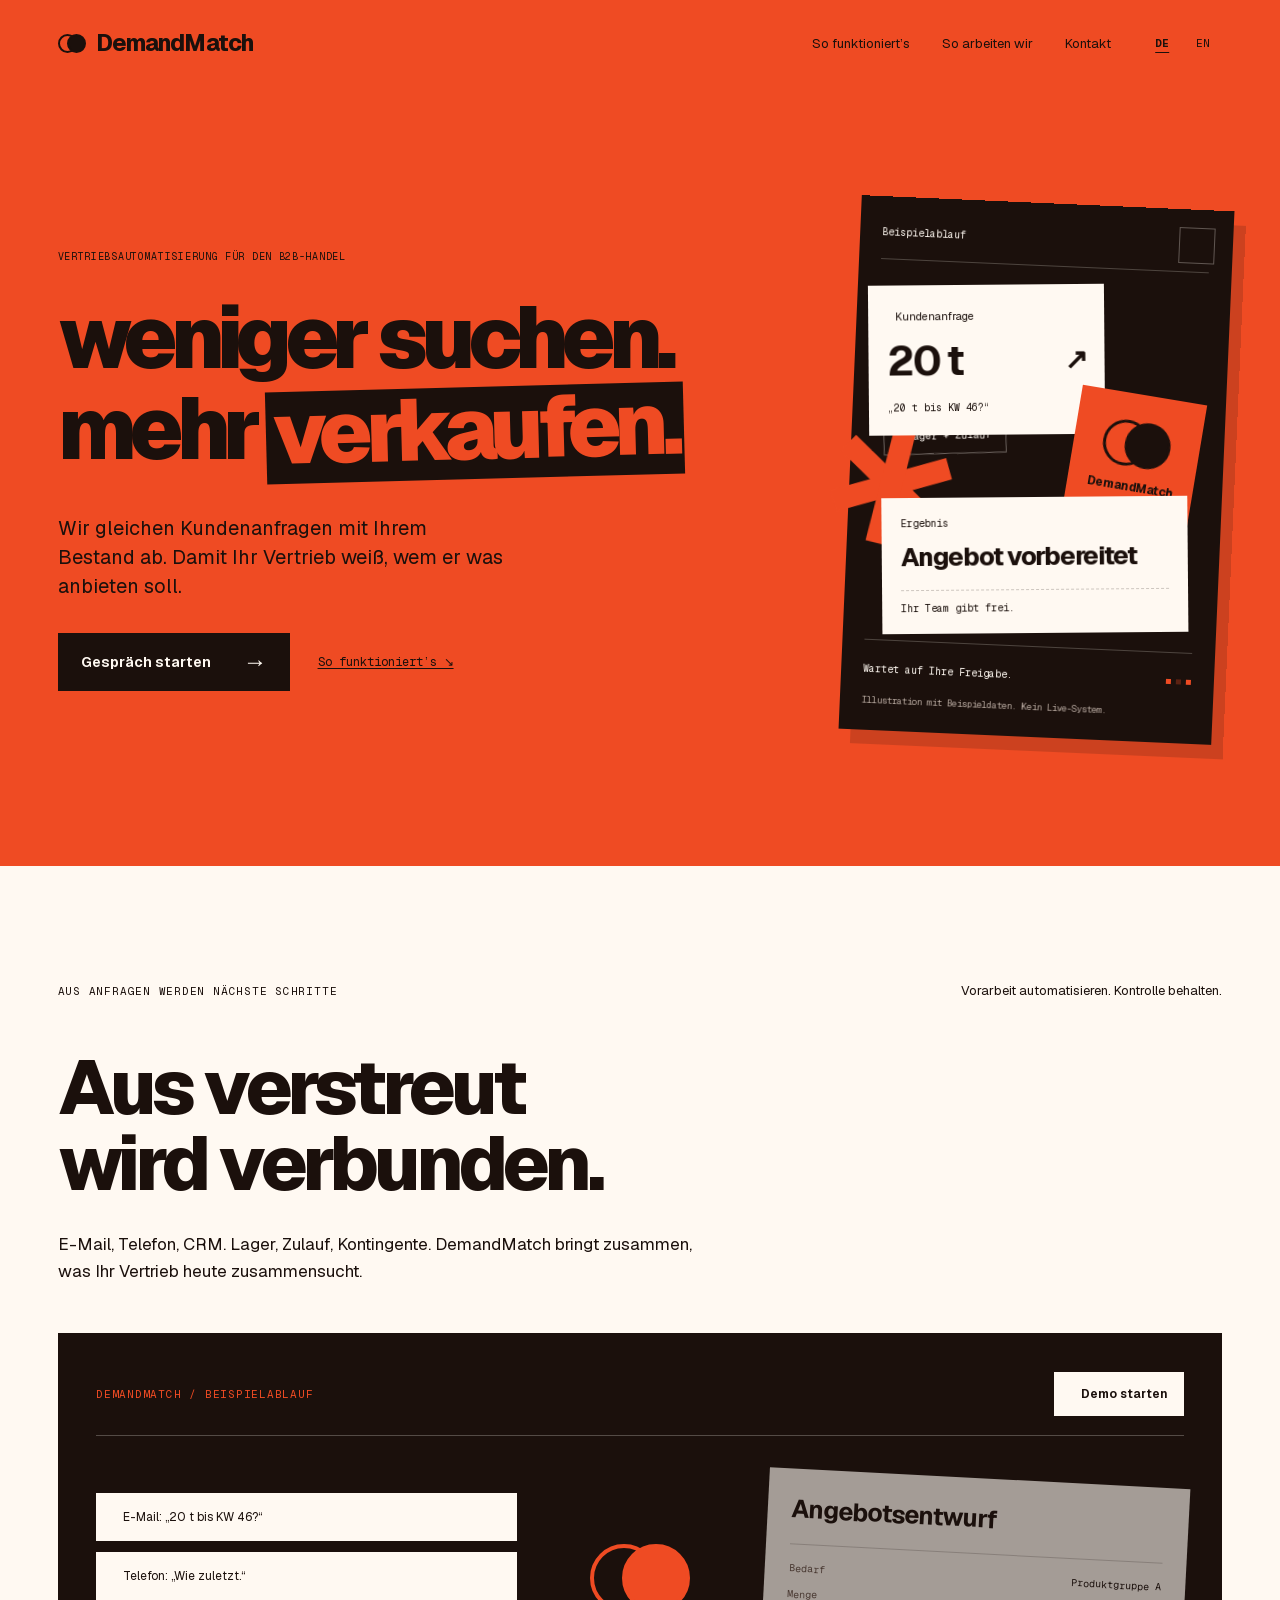
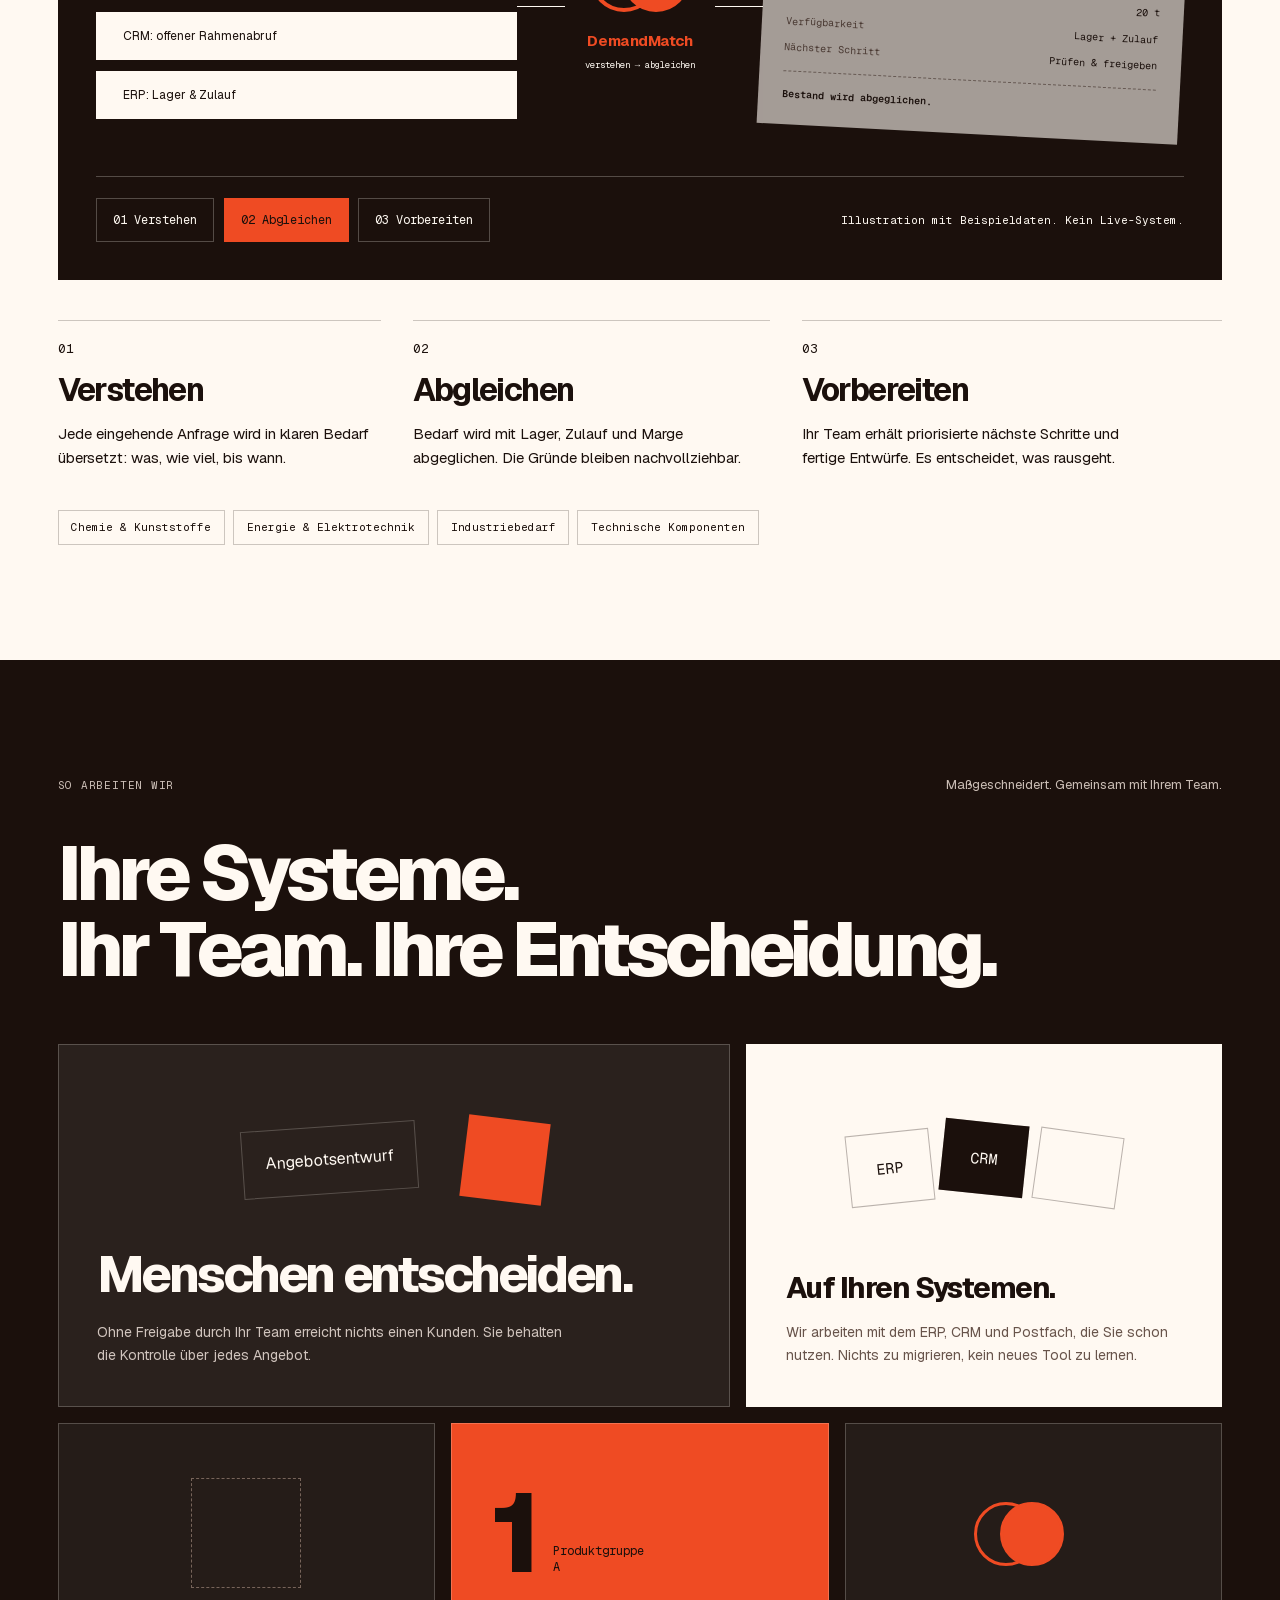
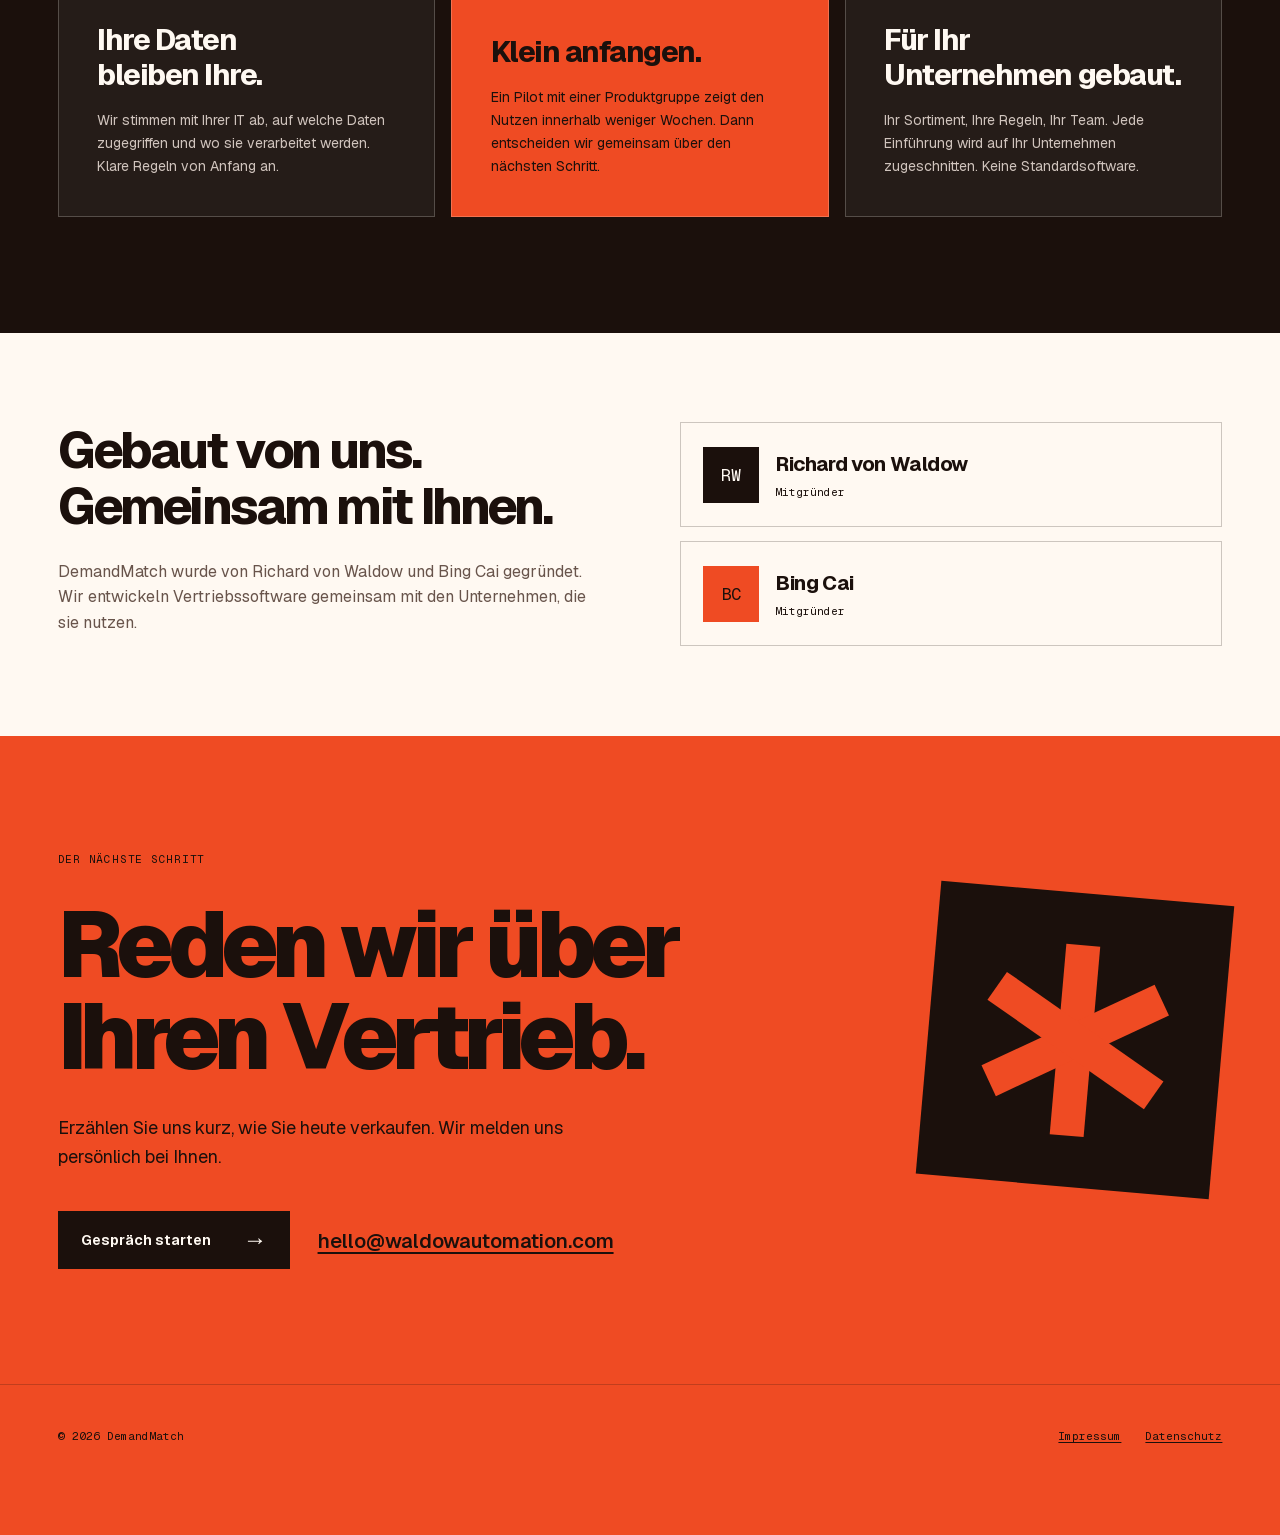
==== 1/index.html @ eebdb5e3 "Publish the Signal design at /1/ (German) and /1/en/ (English) A copy of versions/signal with paths " ====
<!doctype html>
<!-- Generated by versions/build.py. Edit the builder or shared styles. -->
<html lang="de"><head><meta charset="utf-8"><meta name="viewport" content="width=device-width, initial-scale=1, viewport-fit=cover"><title>DemandMatch · Vertriebsautomatisierung für den B2B-Handel · Signal</title>
<meta name="description" content="DemandMatch gleicht Kundenanfragen mit Lager, Zulauf und Kontingenten ab. Ihr Vertrieb erhält vorbereitete Angebote und entscheidet, was rausgeht."><meta name="theme-color" content="#ef4b23"><meta name="robots" content="noindex,follow"><meta property="og:title" content="DemandMatch · Vertriebsautomatisierung für den B2B-Handel · Signal"><meta property="og:description" content="DemandMatch gleicht Kundenanfragen mit Lager, Zulauf und Kontingenten ab. Ihr Vertrieb erhält vorbereitete Angebote und entscheidet, was rausgeht."><meta property="og:type" content="website">
<link rel="icon" href="../assets/logo.svg" type="image/svg+xml"><link rel="preload" href="../assets/fonts/Geist-var.woff2" as="font" type="font/woff2" crossorigin>
<link rel="stylesheet" href="../assets/icons/style.css"><link rel="stylesheet" href="shared/base.css"><link rel="stylesheet" href="shared/signal.css?v=20261018-contrast"><script src="shared/interaction.js" defer></script><script src="shared/signal.js?v=20261018-contrast" defer></script></head>
<body data-direction="signal" data-replay="Demo wiederholen"><a class="skip" href="#main">Zum Inhalt</a>
<header class="masthead wrap"><a class="wordmark" href="#main" aria-label="DemandMatch"><span class="match-mark" aria-hidden="true"></span>DemandMatch</a><nav class="head-links" aria-label="Navigation"><a href="#workflow">So funktioniert’s</a><a href="#principles">So arbeiten wir</a><a href="#contact">Kontakt</a><div class="language" aria-label="Language"><a href="./index.html" lang="de" hreflang="de" aria-current="page">DE</a><a href="en/index.html" lang="en" hreflang="en" >EN</a></div></nav></header>
<main id="main"><section class="hero wrap"><div class="hero-grid"><div class="hero-copy"><p class="label reveal">Vertriebsautomatisierung für den B2B-Handel</p><h1><span>weniger suchen.</span><span>mehr <mark>verkaufen.</mark></span></h1><p class="intro reveal">Wir gleichen Kundenanfragen mit Ihrem Bestand ab. Damit Ihr Vertrieb weiß, wem er was anbieten soll.</p><div class="actions reveal"><a class="button" href="mailto:hello@waldowautomation.com?subject=Anfrage%20%C3%BCber%20die%20DemandMatch%20Website" ><span>Gespräch starten</span><span class="arrow" aria-hidden="true">→</span></a><a class="text-link" href="#workflow">So funktioniert’s ↘</a></div></div><aside class="signal-scene" data-signal-scene data-phase="2" aria-label="Beispielablauf">
 <div class="scene-top"><span>Beispielablauf</span><button type="button" class="scene-replay" data-scene-replay aria-label="Demo wiederholen"><i class="ph-light ph-arrow-clockwise" aria-hidden="true"></i></button></div>
 <div class="scene-canvas" aria-hidden="true">
 <div class="scene-request"><i class="ph-light ph-envelope-simple"></i><span>Kundenanfrage</span><strong>20 t <span>↗</span></strong><small>„20 t bis KW 46?“</small></div>
 <div class="scene-stock"><i class="ph-light ph-warehouse"></i><span>Lager + Zulauf</span></div>
 <div class="scene-match"><span class="match-mark" aria-hidden="true"></span><span>DemandMatch</span></div>
 <div class="scene-offer"><span class="scene-offer-label">Ergebnis<i class="ph-light ph-arrow-up-right"></i></span><strong>Angebot vorbereitet</strong><div class="scene-offer-rule"></div><span>Ihr Team gibt frei.<i class="ph-light ph-check-circle"></i></span></div>
 <span class="scene-star"><span class="asterisk" aria-hidden="true"><i></i><i></i><i></i></span></span></div>
 <div class="scene-bottom"><span data-scene-status>Wartet auf Ihre Freigabe.</span><span class="scene-dots" aria-hidden="true"><i></i><i></i><i></i></span></div>
 <p class="scene-note">Illustration mit Beispieldaten. Kein Live-System.</p></aside></div></section>
<section class="section workflow" id="workflow"><div class="wrap">
 <div class="section-top label"><span>Aus Anfragen werden nächste Schritte</span><span>Vorarbeit automatisieren. Kontrolle behalten.</span></div>
 <div class="section-heading reveal"><h2 class="section-title">Aus verstreut wird verbunden.</h2><p class="intro">E-Mail, Telefon, CRM. Lager, Zulauf, Kontingente. DemandMatch bringt zusammen, was Ihr Vertrieb heute zusammensucht.</p></div>
 <div class="flow reveal" data-flow data-step="2" data-statuses="Anfrage wird strukturiert.|Bestand wird abgeglichen.|Wartet auf Ihre Freigabe.">
 <div class="flow-head"><span class="label">DEMANDMATCH / Beispielablauf</span><button type="button" class="flow-play" data-flow-play><i class="ph-light ph-play" aria-hidden="true"></i><span>Demo starten</span></button></div>
 <div class="flow-map"><ul class="source-stack"><li class="source-ticket"><i class="ph-light ph-envelope-simple" aria-hidden="true"></i><span>E-Mail: „20 t bis KW 46?“</span></li><li class="source-ticket"><i class="ph-light ph-phone" aria-hidden="true"></i><span>Telefon: „Wie zuletzt.“</span></li><li class="source-ticket"><i class="ph-light ph-database" aria-hidden="true"></i><span>CRM: offener Rahmenabruf</span></li><li class="source-ticket"><i class="ph-light ph-warehouse" aria-hidden="true"></i><span>ERP: Lager &amp; Zulauf</span></li></ul><div class="engine"><span class="match-mark" aria-hidden="true"></span><strong>DemandMatch</strong><small>verstehen → abgleichen</small></div><div class="offer"><div class="offer-title"><strong>Angebotsentwurf</strong><i class="ph-light ph-file-text" aria-hidden="true"></i></div><dl><dt>Bedarf</dt><dd>Produktgruppe A</dd><dt>Menge</dt><dd>20 t</dd><dt>Verfügbarkeit</dt><dd>Lager + Zulauf</dd><dt>Nächster Schritt</dt><dd>Prüfen &amp; freigeben</dd></dl><p class="offer-status" data-flow-status role="status">Wartet auf Ihre Freigabe.</p></div></div>
 <div class="flow-footer"><div class="flow-controls" role="group" aria-label="Beispielablauf"><button type="button" data-step-button="0" aria-pressed="false">01 Verstehen</button><button type="button" data-step-button="1" aria-pressed="false">02 Abgleichen</button><button type="button" data-step-button="2" aria-pressed="true">03 Vorbereiten</button></div><p class="flow-caption">Illustration mit Beispieldaten. Kein Live-System.</p></div></div>
 <ol class="steps"><li class="reveal"><h3>Verstehen</h3><p>Jede eingehende Anfrage wird in klaren Bedarf übersetzt: was, wie viel, bis wann.</p></li><li class="reveal"><h3>Abgleichen</h3><p>Bedarf wird mit Lager, Zulauf und Marge abgeglichen. Die Gründe bleiben nachvollziehbar.</p></li><li class="reveal"><h3>Vorbereiten</h3><p>Ihr Team erhält priorisierte nächste Schritte und fertige Entwürfe. Es entscheidet, was rausgeht.</p></li></ol><div class="sectors" aria-label="Für den Handel mit physischen Gütern"><span>Chemie &amp; Kunststoffe</span><span>Energie &amp; Elektrotechnik</span><span>Industriebedarf</span><span>Technische Komponenten</span></div>
 </div></section><section class="section principles" id="principles"><div class="wrap"><div class="section-top label"><span>So arbeiten wir</span><span>Maßgeschneidert. Gemeinsam mit Ihrem Team.</span></div><h2 class="section-title reveal">Ihre Systeme.<br>Ihr Team. Ihre Entscheidung.</h2><div class="principle-list"><article class="principle-card card-human_in_the_loop reveal"><i class="card-icon ph-light ph-hand" aria-hidden="true"></i><div class="principle-visual" aria-hidden="true"><div class="approval-path"><span>Angebotsentwurf</span><i class="ph-light ph-arrow-right"></i><span class="approval-check"><i class="ph-light ph-check"></i></span></div></div><h3>Menschen entscheiden.</h3><p>Ohne Freigabe durch Ihr Team erreicht nichts einen Kunden. Sie behalten die Kontrolle über jedes Angebot.</p></article><article class="principle-card card-existing_systems reveal"><i class="card-icon ph-light ph-plugs-connected" aria-hidden="true"></i><div class="principle-visual" aria-hidden="true"><div class="system-blocks"><span>ERP</span><span>CRM</span><span><i class="ph-light ph-envelope-simple"></i></span></div></div><h3>Auf Ihren Systemen.</h3><p>Wir arbeiten mit dem ERP, CRM und Postfach, die Sie schon nutzen. Nichts zu migrieren, kein neues Tool zu lernen.</p></article><article class="principle-card card-data_boundaries reveal"><i class="card-icon ph-light ph-shield-check" aria-hidden="true"></i><div class="principle-visual" aria-hidden="true"><div class="boundary-art"><i class="ph-light ph-lock-key"></i></div></div><h3>Ihre Daten bleiben Ihre.</h3><p>Wir stimmen mit Ihrer IT ab, auf welche Daten zugegriffen und wo sie verarbeitet werden. Klare Regeln von Anfang an.</p></article><article class="principle-card card-pilot_first reveal"><i class="card-icon ph-light ph-flag" aria-hidden="true"></i><div class="principle-visual" aria-hidden="true"><div class="pilot-art"><strong>1</strong><span>Produktgruppe A</span></div></div><h3>Klein anfangen.</h3><p>Ein Pilot mit einer Produktgruppe zeigt den Nutzen innerhalb weniger Wochen. Dann entscheiden wir gemeinsam über den nächsten Schritt.</p></article><article class="principle-card card-built_for_you reveal"><i class="card-icon ph-light ph-sliders-horizontal" aria-hidden="true"></i><div class="principle-visual" aria-hidden="true"><div class="tailored-art"><span class="match-mark" aria-hidden="true"></span><i class="ph-light ph-plus"></i></div></div><h3>Für Ihr Unternehmen gebaut.</h3><p>Ihr Sortiment, Ihre Regeln, Ihr Team. Jede Einführung wird auf Ihr Unternehmen zugeschnitten. Keine Standardsoftware.</p></article></div></div></section>
 <section class="team-band"><div class="team wrap" id="team"><div class="reveal"><h3>Gebaut von uns.<br>Gemeinsam mit Ihnen.</h3><p>DemandMatch wurde von Richard von Waldow und Bing Cai gegründet. Wir entwickeln Vertriebssoftware gemeinsam mit den Unternehmen, die sie nutzen.</p></div><div class="founders reveal"><div class="founder"><span class="founder-initials" aria-hidden="true">RW</span><div><strong>Richard von Waldow</strong><span>Mitgründer</span></div><i class="ph-light ph-arrow-up-right" aria-hidden="true"></i></div><div class="founder"><span class="founder-initials" aria-hidden="true">BC</span><div><strong>Bing Cai</strong><span>Mitgründer</span></div><i class="ph-light ph-arrow-up-right" aria-hidden="true"></i></div></div></div></section>
<section class="contact" id="contact"><div class="wrap contact-inner"><div class="contact-copy"><p class="label">Der nächste Schritt</p><h2 class="reveal">Reden wir über Ihren Vertrieb.</h2><p class="intro">Erzählen Sie uns kurz, wie Sie heute verkaufen. Wir melden uns persönlich bei Ihnen.</p><div class="actions"><a class="button" href="mailto:hello@waldowautomation.com?subject=Anfrage%20%C3%BCber%20die%20DemandMatch%20Website" ><span>Gespräch starten</span><span class="arrow" aria-hidden="true">→</span></a><a class="email" href="mailto:hello@waldowautomation.com?subject=Anfrage%20%C3%BCber%20die%20DemandMatch%20Website">hello@waldowautomation.com</a></div></div><div class="contact-art"><span class="asterisk" aria-hidden="true"><i></i><i></i><i></i></span></div></div></section></main>
<footer class="footer wrap"><span class="copyright">© <span data-year>2026</span> DemandMatch</span><nav aria-label="Legal"><a href="../impressum.html">Impressum</a><a href="../datenschutz.html">Datenschutz</a></nav></footer>
<noscript><p class="wrap">Die Inhalte sind auch ohne JavaScript lesbar. Für die interaktive Demo aktivieren Sie JavaScript.</p></noscript></body></html>
---- 1/shared/base.css ----
@font-face{font-family:Geist;src:url('../../assets/fonts/Geist-var.woff2') format('woff2');font-weight:100 900;font-display:swap}
@font-face{font-family:'Geist Mono';src:url('../../assets/fonts/GeistMono-var.woff2') format('woff2');font-weight:100 900;font-display:swap}
:root{--ease-out:cubic-bezier(.23,1,.32,1);--pad:clamp(1.25rem,4.5vw,5rem);--width:1500px;--mono:'Geist Mono',ui-monospace,monospace;--sans:Geist,sans-serif}
*,*::before,*::after{box-sizing:border-box}
html{scroll-behavior:smooth;scroll-padding-top:2rem;-webkit-text-size-adjust:100%;-webkit-tap-highlight-color:transparent}
body{margin:0;-webkit-font-smoothing:antialiased}
a{color:inherit;text-underline-offset:.2em}button,input{font:inherit}button,a{touch-action:manipulation}button{cursor:pointer;user-select:none}
button:disabled{cursor:wait}input{font-size:16px}img{display:block;max-width:100%}
h1,h2,h3,p{margin:0}ul,ol{list-style:none;margin:0;padding:0}h1,h2,h3{text-wrap:balance}p{text-wrap:pretty}
.wrap{width:100%;max-width:var(--width);padding-inline:var(--pad);padding-left:max(var(--pad),env(safe-area-inset-left,0px));padding-right:max(var(--pad),env(safe-area-inset-right,0px));margin-inline:auto}
.mono,.label{font-family:var(--mono)}.label{font-size:11px;letter-spacing:.07em;text-transform:uppercase;line-height:1.5}
.skip{position:fixed;top:1rem;left:1rem;z-index:30;transform:translateY(-180%);padding:1rem;background:var(--ink);color:var(--bg)}.skip:focus{transform:none}
:focus-visible{outline:2px solid currentColor;outline-offset:5px}
.masthead{display:flex;align-items:center;justify-content:space-between;gap:2rem;min-height:100px;padding-top:env(safe-area-inset-top,0px)}
.wordmark{display:inline-flex;align-items:center;gap:.65rem;font-weight:750;letter-spacing:-.04em;text-decoration:none;font-size:23px;white-space:nowrap}
.match-mark{width:28px;height:24px;position:relative;display:inline-block;flex:none}.match-mark::before,.match-mark::after{content:'';position:absolute;top:3px;width:19px;height:19px;border-radius:50%;border:2px solid currentColor}.match-mark::before{left:0}.match-mark::after{right:0;background:currentColor}
.head-links{display:flex;align-items:center;gap:clamp(1rem,2.5vw,2.5rem)}.head-links>a{font-size:13px;text-decoration:none;padding-block:12px}
.language{display:flex;gap:.2rem;align-items:center;font-family:var(--mono);font-size:11px}.language a{display:inline-grid;place-items:center;min-width:38px;min-height:44px;text-decoration:none}.language [aria-current]{text-decoration:underline;text-underline-offset:5px;font-weight:700}
.button{display:inline-flex;align-items:center;justify-content:space-between;gap:2rem;min-height:56px;padding:1rem 1.4rem;border:1px solid currentColor;text-decoration:none;font-weight:650;line-height:1.3;transition:transform 140ms var(--ease-out),background-color 180ms ease,color 180ms ease}
.button:active{transform:scale(.98)}.arrow{font-size:24px;line-height:1;display:inline-block;transition:transform 180ms var(--ease-out)}
.actions{display:flex;align-items:center;gap:1.7rem;flex-wrap:wrap}.text-link{font-size:14px;padding-block:14px}
.section{padding-block:clamp(5rem,9vw,9rem)}.section-top{display:flex;justify-content:space-between;gap:2rem;align-items:center;padding-bottom:2rem;border-top:1px solid var(--line);padding-top:1.2rem}
.section-top span:last-child{text-align:right}.section-title{font-size:clamp(2.4rem,5.3vw,5.4rem);line-height:1;letter-spacing:-.055em}
.intro{font-size:clamp(1rem,1.4vw,1.3rem);line-height:1.6;max-width:57ch}
.section-heading{display:flex;align-items:end;justify-content:space-between;gap:3rem;margin-bottom:3rem}.section-heading .intro{max-width:36ch}
.flow{position:relative}.flow-controls{display:flex;gap:.6rem;flex-wrap:wrap}.flow-controls button{min-height:44px;font-size:12px;border:1px solid var(--line);background:none;color:inherit;padding:.75rem 1rem}.flow-controls button[aria-pressed=true]{background:var(--ink);color:var(--bg);border-color:var(--ink)}
.flow-footer{display:flex;align-items:center;justify-content:space-between;gap:1rem;flex-wrap:wrap;margin-top:1.5rem}.flow-caption{font-family:var(--mono);font-size:11px;max-width:52ch;line-height:1.5}
.steps{counter-reset:steps}.steps li{counter-increment:steps}.steps li::before{content:'0' counter(steps);font-family:var(--mono);font-size:13px}
.sectors{display:flex;gap:.5rem;flex-wrap:wrap;margin-top:3rem}.sectors span{padding:.6rem .8rem;border:1px solid var(--line);font-size:11px;font-family:var(--mono)}
.principle-list{margin-top:3rem}.principle-list article{border-top:1px solid var(--line);padding:1.6rem 0;display:grid;grid-template-columns:60px minmax(0,1fr) minmax(0,1.2fr);gap:2rem;align-items:start}.principle-list article:last-child{border-bottom:1px solid var(--line)}.principle-list h3{font-size:clamp(1.3rem,2.3vw,2rem);line-height:1.2;letter-spacing:-.035em}.principle-list p{font-size:15px;line-height:1.65;max-width:54ch}
.team{margin-top:6rem;display:grid;grid-template-columns:1fr 1fr;gap:4rem}.team h3{font-size:clamp(1.8rem,3vw,2.8rem);letter-spacing:-.04em;line-height:1.1;margin-bottom:1rem}.team p{max-width:48ch;font-size:16px;line-height:1.6}.founders{display:grid;gap:1.2rem;align-content:start}.founder{border-top:1px solid var(--line);padding-top:1rem;display:flex;align-items:center;justify-content:space-between;gap:1rem}.founder strong{font-size:clamp(1.1rem,1.7vw,1.5rem);letter-spacing:-.03em}.founder span{font-family:var(--mono);font-size:11px;white-space:nowrap}
.contact{position:relative;padding-block:clamp(5rem,9vw,9rem);overflow:hidden}.contact h2{font-size:clamp(3rem,7.2vw,7.2rem);line-height:.99;letter-spacing:-.06em;max-width:12ch}.contact .intro{margin-top:2rem;max-width:46ch}.contact .actions{margin-top:2.5rem}.email{overflow-wrap:anywhere;font-size:clamp(.9rem,1.6vw,1.4rem);font-weight:550}.contact-copy{position:relative;z-index:1}.contact-art{position:absolute;right:var(--pad);top:18%;pointer-events:none}
.footer{display:flex;justify-content:space-between;align-items:center;gap:2rem;padding-block:2rem calc(5rem + env(safe-area-inset-bottom,0px));border-top:1px solid var(--line);font-family:var(--mono);font-size:11px}.footer nav{display:flex;gap:1.5rem;flex-wrap:wrap}.footer a{padding-block:12px}.footer .copyright{margin-right:auto}
.back-to-designs{font-family:var(--mono);font-size:11px;text-decoration:none;padding-block:12px}
.sr-only{position:absolute;width:1px;height:1px;overflow:hidden;clip-path:inset(50%);white-space:nowrap}
/* Progressive enhancement: content is fully visible without JavaScript. */
.enhanced .reveal{opacity:0;transform:translateY(18px);transition:opacity 550ms var(--ease-out),transform 550ms var(--ease-out)}.enhanced .reveal.visible{opacity:1;transform:none}
@media(hover:hover) and (pointer:fine){.button:hover .arrow{transform:translateX(5px)}.head-links>a:hover,.text-link:hover{text-decoration:underline}.flow-controls button:hover{border-color:var(--ink)}}
@media(min-width:1600px){:root{--pad:4rem}}
@media(max-width:900px){.head-links{gap:1rem}.section-heading{display:block}.section-heading .intro{margin-top:1.5rem;max-width:55ch}.team{gap:2rem}.principle-list article{grid-template-columns:35px 1fr 1fr;gap:1.2rem}}
@media(max-width:640px){.masthead{min-height:82px;gap:1rem}.wordmark{font-size:19px}.head-links>a{display:none}.head-links{gap:.5rem}.section-top{gap:1rem}.section-top span:last-child{max-width:18ch}.section{padding-block:4rem}.section-title{font-size:clamp(2.4rem,10vw,3.8rem)}.principle-list article{grid-template-columns:24px minmax(0,1fr);gap:.7rem 1rem}.principle-list p{grid-column:2}.team{grid-template-columns:1fr;gap:2.5rem;margin-top:4rem}.founder{align-items:start}.founder strong{max-width:14ch}.contact h2{font-size:clamp(3.2rem,13vw,5rem)}.contact-art{opacity:.07;right:-5rem}.contact .actions{align-items:start;flex-direction:column}.footer{align-items:start;gap:1rem;flex-wrap:wrap}.footer .copyright{width:100%;order:3}.flow-controls{gap:.3rem}.flow-controls button{padding:.65rem;font-size:11px}.flow-footer{align-items:start;flex-direction:column}}
@media(prefers-reduced-motion:reduce){html{scroll-behavior:auto}.enhanced .reveal{opacity:1;transform:none;transition:none}.button,.arrow{transition:none}.button:active{transform:none}}
---- 1/shared/signal.css ----
/* Signal: orange poster, paper workflow, ink feature boxes. Native explanatory graphics. */
:root {
  --bg: #ef4b23;
  --ink: #1b100c;
  --paper: #fff9f2;
  --line: rgb(27 16 12 / .22);
  --ease-in-out: cubic-bezier(.77, 0, .175, 1);
  color-scheme: light;
}
html, body { background: var(--bg); color: var(--ink); }
body { font-family: var(--sans); }
::selection { background: var(--ink); color: var(--bg); }
.masthead { position: relative; z-index: 2; min-height: 86px; }
.head-links { gap: clamp(1rem, 2.5vw, 2.5rem); }
.button { background: var(--ink); color: var(--paper); border-color: var(--ink); font-size: 14px; white-space: nowrap; }
.hero { padding-top: clamp(2rem, 5vw, 5rem); padding-bottom: clamp(4rem, 6vw, 6rem); min-height: min(780px, calc(100svh - 86px)); display: grid; align-items: center; }
.hero-grid { display: grid; grid-template-columns: minmax(0, 1fr) minmax(300px, 32%); gap: clamp(2rem, 4vw, 4rem); align-items: center; }
.hero h1 { font-size: clamp(3.6rem, 6.8vw, 7rem); font-weight: 850; line-height: .97; letter-spacing: -.075em; position: relative; z-index: 1; }
.hero h1 > span { display: block; white-space: nowrap; }
.hero h1 mark { display: inline-block; background: var(--ink); color: var(--bg); padding: 0 .07em .09em; transform: rotate(-1.5deg); margin: .08em 0 0 -.02em; }
.hero .label { margin-bottom: 2rem; font-size: 10px; }
.hero .intro { margin-top: 2.2rem; max-width: 37ch; font-size: clamp(1.05rem, 1.55vw, 1.4rem); line-height: 1.45; }
.hero .actions { margin-top: 2rem; }
.hero .text-link { font-size: 12px; font-family: var(--mono); }
.section-top { padding-top: 0; border: 0; margin-bottom: .5rem; }
.section-top span:last-child { font-family: var(--sans); text-transform: none; letter-spacing: 0; font-size: 13px; }
.section-title { font-weight: 800; letter-spacing: -.065em; }

/* A compact animated scene: the sample request becomes an offer for a person to approve. */
.signal-scene { position: relative; background: var(--ink); color: var(--paper); padding: 1.4rem; transform: rotate(2.5deg); box-shadow: 12px 14px 0 rgb(27 16 12 / .16); }
.scene-top, .scene-bottom { display: flex; align-items: center; justify-content: space-between; gap: .8rem; font-family: var(--mono); font-size: 10px; }
.scene-top { border-bottom: 1px solid rgb(255 249 242 / .22); padding-bottom: .8rem; }
.scene-replay { display: grid; place-items: center; width: 36px; height: 36px; margin: -.3rem; border: 1px solid rgb(255 249 242 / .3); background: none; color: inherit; font-size: 19px; transition: transform 160ms var(--ease-out), background-color 180ms ease; }
.scene-replay:active { transform: scale(.96); }
.scene-canvas { height: 380px; position: relative; }
.scene-request { position: absolute; top: 25px; left: -8px; width: 72%; padding: 1.2rem; background: var(--paper); color: var(--ink); transform: rotate(-7deg); z-index: 1; }
.scene-request > .ph-light { display: inline-block; font-size: 18px; margin-right: 8px; vertical-align: middle; }
.scene-request > span { font-size: 11px; }
.scene-request strong { display: flex; align-items: center; justify-content: space-between; font-size: 42px; letter-spacing: -.055em; margin-block: .5rem; }
.scene-request strong span { font-size: 28px; }
.scene-request small { font-size: 10px; font-family: var(--mono); }
.scene-stock { position: absolute; top: 156px; left: 10px; display: flex; align-items: center; gap: .5rem; padding: .65rem .9rem; border: 1px solid rgb(255 249 242 / .35); font-size: 10px; font-family: var(--mono); transform: rotate(-4deg); }
.scene-stock .ph-light { font-size: 19px; }
.scene-match { position: absolute; right: 3px; top: 124px; width: 126px; height: 126px; background: var(--bg); color: var(--ink); display: flex; flex-direction: column; align-items: center; justify-content: center; gap: .8rem; transform: rotate(7deg); z-index: 2; }
.scene-match .match-mark { width: 68px; height: 48px; }
.scene-match .match-mark::before, .scene-match .match-mark::after { width: 46px; height: 46px; border-width: 3px; transition: transform 650ms var(--ease-out); }
.scene-match > span:last-child { font-size: 12px; font-weight: 700; letter-spacing: -.04em; }
.scene-offer { position: absolute; bottom: 12px; left: 14px; right: 8px; padding: 1.2rem; background: var(--paper); color: var(--ink); z-index: 3; transform: rotate(-3deg); }
.scene-offer-label, .scene-offer > span:last-child { display: flex; align-items: center; justify-content: space-between; font-size: 10px; font-family: var(--mono); }
.scene-offer-label .ph-light { font-size: 20px; }
.scene-offer strong { display: block; font-size: clamp(20px, 2vw, 28px); font-weight: 750; letter-spacing: -.05em; margin-top: .6rem; }
.scene-offer-rule { border-top: 1px dashed var(--line); margin-block: 1rem .7rem; }
.scene-offer > span:last-child .ph-light { color: #9e2b0e; font-size: 22px; }
.scene-bottom { border-top: 1px solid rgb(255 249 242 / .22); padding-top: 1rem; min-height: 42px; }
.scene-dots { display: flex; gap: 5px; flex: none; }
.scene-dots i { height: 5px; width: 5px; background: var(--bg); opacity: .3; }
.scene-note { margin-top: .8rem; color: #b9aaa1; font-size: 9px; font-family: var(--mono); line-height: 1.6; }
.asterisk { position: relative; display: block; width: 120px; height: 120px; }
.asterisk i { position: absolute; top: 0; left: calc(50% - 11px); height: 100%; width: 22px; background: currentColor; }
.asterisk i:nth-child(2) { transform: rotate(60deg); }
.asterisk i:nth-child(3) { transform: rotate(120deg); }
.scene-star { position: absolute; left: -40px; bottom: 95px; color: var(--bg); transform: rotate(12deg); }
.signal-scene .scene-request, .signal-scene .scene-stock, .signal-scene .scene-match, .signal-scene .scene-offer, .signal-scene .scene-star { transition: transform 650ms var(--ease-out), opacity 450ms var(--ease-out); }
.signal-scene[data-phase='0'] .scene-match { transform: rotate(-10deg) translateY(15px); opacity: .4; }
.signal-scene[data-phase='0'] .scene-match .match-mark::before { transform: translateX(-12px); }
.signal-scene[data-phase='0'] .scene-match .match-mark::after { transform: translateX(12px); }
.signal-scene[data-phase='0'] .scene-stock { transform: translateX(-10px) rotate(-7deg); opacity: .4; }
.signal-scene[data-phase='0'] .scene-offer, .signal-scene[data-phase='1'] .scene-offer { transform: translateY(25px) rotate(5deg); opacity: 0; }
.signal-scene[data-phase='1'] .scene-request, .signal-scene[data-phase='2'] .scene-request { transform: rotate(-3deg) translateY(-4px); }
.signal-scene[data-phase='1'] .scene-match { transform: rotate(0); }
.signal-scene[data-phase='2'] .scene-star { transform: rotate(72deg); }
.signal-scene[data-phase='0'] .scene-dots i:nth-child(1), .signal-scene[data-phase='1'] .scene-dots i:nth-child(2), .signal-scene[data-phase='2'] .scene-dots i:nth-child(3) { opacity: 1; }

/* White is a real section, rather than a card floating on more orange. */
.workflow { background: var(--paper); color: var(--ink); }
.workflow .section-heading { display: block; margin-block: 1rem 3rem; }
.workflow .section-title { max-width: 12ch; font-size: clamp(3rem, 6vw, 6rem); }
.workflow .section-heading .intro { max-width: 58ch; margin-top: 1.8rem; font-size: 17px; }
.flow { background: var(--ink); color: var(--paper); padding: clamp(1.2rem, 3vw, 3rem); --line: rgb(255 249 242 / .25); }
.flow-head { display: flex; justify-content: space-between; align-items: center; gap: 1.5rem; border-bottom: 1px solid var(--line); padding-bottom: 1.2rem; }
.flow-head .label { color: var(--bg); }
.flow-play { display: inline-flex; align-items: center; justify-content: center; gap: .7rem; min-height: 44px; padding: .6rem 1rem; background: var(--paper); border: 0; color: var(--ink); font-size: 12px; font-weight: 650; flex: none; transition: transform 140ms var(--ease-out), background-color 180ms ease; }
.flow-play:active { transform: scale(.97); }
.flow-map { display: grid; grid-template-columns: minmax(0, 1fr) 150px minmax(0, 1fr); gap: 3rem; align-items: center; min-height: 340px; padding-block: 2rem; }
.source-stack { display: grid; gap: .7rem; }
.source-ticket { padding: 1rem; background: var(--paper); color: var(--ink); font-size: 12px; display: flex; gap: .7rem; align-items: center; transform: rotate(-2deg); transition: transform 650ms var(--ease-out), opacity 450ms var(--ease-out); }
.source-ticket:nth-child(2) { transform: rotate(2deg) translateX(8px); transition-delay: 50ms; }
.source-ticket:nth-child(3) { transform: rotate(-1deg) translateX(-5px); transition-delay: 100ms; }
.source-ticket:nth-child(4) { transform: rotate(1.5deg); transition-delay: 150ms; }
.source-ticket .ph-light { font-size: 21px; flex: none; }
.engine { position: relative; text-align: center; color: var(--bg); }
.engine::before, .engine::after { content: ''; position: absolute; top: 50%; width: 3rem; border-top: 1px solid var(--paper); }
.engine::before { right: 100%; }
.engine::after { left: 100%; }
.engine .match-mark { display: block; width: 100px; height: 74px; margin: 0 auto 1rem; }
.engine .match-mark::before, .engine .match-mark::after { width: 68px; height: 68px; border-width: 4px; transition: transform 650ms var(--ease-out); }
.engine strong { display: block; font-size: 15px; letter-spacing: -.03em; }
.engine small { display: block; margin-top: .6rem; color: var(--paper); font-family: var(--mono); font-size: 9px; }
.offer { background: var(--paper); color: var(--ink); padding: 1.5rem; transform: rotate(1.5deg); transition: transform 650ms var(--ease-out), opacity 450ms var(--ease-out); }
.offer-title { display: flex; justify-content: space-between; align-items: center; padding-bottom: 1.2rem; border-bottom: 1px solid rgb(27 16 12 / .2); gap: 1rem; }
.offer-title strong { font-size: 25px; letter-spacing: -.04em; }
.offer-title .ph-light { font-size: 27px; }
.offer dl { margin: 1rem 0; display: grid; grid-template-columns: 1fr 1fr; gap: .7rem; font-family: var(--mono); font-size: 10px; line-height: 1.5; }
.offer dd { margin: 0; text-align: right; }
.offer dt { color: #68544b; }
.offer-status { font-family: var(--mono); font-size: 10px; padding-top: 1rem; border-top: 1px dashed #9a8c84; font-weight: 600; }
.flow[data-step='0'] .offer { transform: rotate(4deg) translateY(12px); opacity: .35; }
.flow[data-step='0'] .engine .match-mark::before { transform: translateX(-12px); }
.flow[data-step='0'] .engine .match-mark::after { transform: translateX(12px); }
.flow[data-step='1'] .source-ticket, .flow[data-step='2'] .source-ticket { transform: none; }
.flow[data-step='1'] .offer { transform: rotate(3deg); opacity: .6; }
.flow[data-step='2'] .offer { transform: none; opacity: 1; }
.flow.keyboard-change .source-ticket, .flow.keyboard-change .offer, .flow.keyboard-change .match-mark::before, .flow.keyboard-change .match-mark::after { transition: none; }
.flow-footer { margin-top: 0; border-top: 1px solid var(--line); padding-top: 1.3rem; }
.flow-controls button { font-family: var(--mono); }
.flow-controls button[aria-pressed=true] { background: var(--bg); color: var(--ink); border-color: var(--bg); }
.steps { display: grid; grid-template-columns: 1fr 1.1fr 1.3fr; gap: 2rem; margin-top: 2.5rem; }
.steps li { padding-top: 1rem; border-top: 1px solid var(--line); }
.steps h3 { font-size: clamp(1.6rem, 2.5vw, 2.4rem); letter-spacing: -.05em; margin: .7rem 0; }
.steps p { font-size: 15px; line-height: 1.6; max-width: 35ch; }
.sectors { margin-top: 2.5rem; }

/* Oversized, distinct boxes with visuals tied to the actual working principles. */
.principles { background: var(--ink); color: var(--paper); --line: rgb(255 249 242 / .22); }
.principles .section-top { color: #cbbeb6; }
.principles .section-title { max-width: 100%; font-size: clamp(3rem, 6vw, 6rem); margin-bottom: 3.5rem; }
.principle-list { display: grid; grid-template-columns: repeat(12, minmax(0, 1fr)); gap: 16px; margin: 0; }
.principle-list .principle-card { position: relative; display: flex; flex-direction: column; align-items: start; gap: 0; padding: clamp(1.5rem, 3vw, 3rem); min-height: 350px; border: 1px solid var(--line); background: #251c18; overflow: hidden; }
.principle-list .principle-card:last-child { border: 1px solid var(--line); }
.principle-list h3 { font-size: clamp(1.5rem, 2.3vw, 2.4rem); font-weight: 750; letter-spacing: -.05em; margin-top: auto; margin-bottom: 1rem; max-width: 20ch; }
.principle-list p { font-size: 14px; line-height: 1.65; color: #d0c4bd; max-width: 48ch; }
.card-icon { font-size: 26px; }
.principle-visual { min-height: 120px; width: 100%; margin-block: 1rem 1.5rem; }
.card-human_in_the_loop { grid-column: span 7; }
.card-existing_systems { grid-column: span 5; }
.card-data_boundaries { grid-column: span 4; }
.card-pilot_first { grid-column: span 4; }
.card-built_for_you { grid-column: span 4; }
.principle-list .card-human_in_the_loop { background: #2a211d; }
.principle-list .card-human_in_the_loop h3 { font-size: clamp(2.4rem, 4vw, 4.2rem); }
.principle-list .card-existing_systems { background: var(--paper); color: var(--ink); }
.principle-list .card-existing_systems p { color: #68544b; }
.principle-list .card-pilot_first { background: var(--bg); color: var(--ink); }
.principle-list .card-pilot_first p { color: var(--ink); }
.approval-path { display: flex; align-items: center; justify-content: center; gap: 1.5rem; min-height: 120px; }
.approval-path > span:first-child { font-size: 16px; padding: 1.4rem; border: 1px solid var(--line); transform: rotate(-4deg); }
.approval-path > .ph-light { font-size: 30px; color: var(--bg); }
.approval-check { display: grid; place-items: center; background: var(--bg); color: var(--ink); height: 82px; width: 82px; transform: rotate(7deg); }
.approval-check .ph-light { font-size: 38px; }
.system-blocks { display: flex; justify-content: center; align-items: center; gap: 10px; padding-top: 2rem; }
.system-blocks > span { display: grid; place-items: center; height: 72px; width: 84px; border: 1px solid rgb(27 16 12 / .3); font-family: var(--mono); font-size: 15px; transform: rotate(-6deg); }
.system-blocks > span:nth-child(2) { transform: translateY(-10px) rotate(6deg); background: var(--ink); color: var(--paper); }
.system-blocks > span:nth-child(3) { transform: rotate(8deg); }
.system-blocks .ph-light { font-size: 25px; }
.boundary-art { display: grid; place-items: center; width: 110px; height: 110px; margin: auto; border: 1px dashed #77645a; }
.boundary-art .ph-light { font-size: 54px; color: var(--bg); }
.pilot-art { display: flex; align-items: end; gap: 1.2rem; }
.pilot-art strong { font-size: 110px; line-height: 1; letter-spacing: -.08em; font-weight: 800; }
.pilot-art span { font-family: var(--mono); font-size: 12px; padding-bottom: .8rem; max-width: 12ch; }
.tailored-art { display: flex; align-items: center; justify-content: center; gap: 1.8rem; height: 110px; }
.tailored-art .match-mark { width: 90px; height: 68px; color: var(--bg); }
.tailored-art .match-mark::before, .tailored-art .match-mark::after { width: 64px; height: 64px; border-width: 3px; }
.tailored-art > .ph-light { font-size: 28px; }
.approval-path > span, .system-blocks > span, .boundary-art .ph-light, .tailored-art .match-mark { transition: transform 250ms var(--ease-out); }

.team-band { background: var(--paper); color: var(--ink); padding-block: clamp(4rem, 7vw, 7rem); }
.team { margin-top: 0; gap: 5rem; }
.team h3 { font-size: clamp(2.4rem, 4vw, 4rem); font-weight: 750; letter-spacing: -.055em; }
.team p { margin-top: 1.5rem; color: #68544b; }
.founders { gap: 14px; }
.founder { border: 1px solid var(--line); padding: 1.4rem; align-items: center; justify-content: start; min-height: 105px; }
.founder-initials { display: grid; place-items: center; height: 56px; width: 56px; flex: none; background: var(--ink); color: var(--paper); font-size: 17px !important; }
.founder:nth-child(2) .founder-initials { background: var(--bg); color: var(--ink); }
.founder > div { display: grid; gap: 8px; }
.founder strong { font-size: clamp(1rem, 1.6vw, 1.4rem); }
.founder > .ph-light { font-size: 23px; margin-left: auto; }
.contact { padding-block: clamp(5rem, 9vw, 9rem); background: var(--bg); }
.contact-inner { position: relative; }
.contact .label { margin-bottom: 2rem; }
.contact h2 { font-size: clamp(3.3rem, 7.2vw, 7.2rem); font-weight: 850; max-width: 13ch; }
.contact-copy { max-width: 75%; }
.contact-art { right: var(--pad); top: 10%; display: grid; place-items: center; background: var(--ink); color: var(--bg); width: clamp(160px, 23vw, 310px); aspect-ratio: 1; transform: rotate(5deg); }
.contact-art .asterisk { width: 65%; height: 65%; }
.contact-art .asterisk i { width: 18%; left: 41%; }
.footer { background: var(--bg); }

/* One-time hierarchy entrances, short interactive feedback, no looping reading text. */
.signal-motion .hero h1 > span { animation: headline-enter 800ms var(--ease-out) both; }
.signal-motion .hero h1 > span:nth-child(2) { animation-delay: 80ms; }
.signal-motion .signal-scene { animation: scene-enter 900ms 140ms var(--ease-out) both; }
.principle-card.reveal:nth-child(2), .steps .reveal:nth-child(2) { transition-delay: 60ms; }
.principle-card.reveal:nth-child(3), .steps .reveal:nth-child(3) { transition-delay: 120ms; }
.principle-card.reveal:nth-child(4) { transition-delay: 60ms; }
.principle-card.reveal:nth-child(5) { transition-delay: 120ms; }
@keyframes headline-enter { from { opacity: 0; transform: translateY(30px); } to { opacity: 1; transform: none; } }
@keyframes scene-enter { from { opacity: 0; transform: translateY(35px) rotate(7deg); } to { opacity: 1; transform: rotate(2.5deg); } }
@media (hover: hover) and (pointer: fine) {
  .button:hover { background: var(--paper); border-color: var(--paper); color: var(--ink); }
  .scene-replay:hover { background: rgb(255 249 242 / .12); }
  .flow-play:hover { background: var(--bg); }
  .card-human_in_the_loop:hover .approval-check { transform: rotate(0) scale(1.06); }
  .card-human_in_the_loop:hover .approval-path > span:first-child { transform: rotate(0); }
  .card-existing_systems:hover .system-blocks > span { transform: none; }
  .card-data_boundaries:hover .boundary-art .ph-light { transform: scale(1.08); }
  .card-built_for_you:hover .tailored-art .match-mark { transform: rotate(-8deg); }
}
@media (max-width: 1100px) {
  .hero-grid { grid-template-columns: minmax(0, 1fr) minmax(260px, 32%); gap: 2rem; }
  .hero h1 { font-size: clamp(3rem, 6.6vw, 5.6rem); }
  .signal-scene { padding: 1rem; }
  .scene-canvas { height: 360px; }
  .scene-match { width: 105px; height: 110px; }
  .scene-request { padding: 1rem; }
  .scene-request > span { font-size: 9px; }
  .flow-map { grid-template-columns: 1fr 100px 1fr; gap: 1.5rem; }
  .engine::before, .engine::after { width: 1.5rem; }
  .engine .match-mark { width: 80px; height: 62px; }
  .engine .match-mark::before, .engine .match-mark::after { width: 56px; height: 56px; }
  .offer { padding: 1rem; }
  .source-ticket { padding: .8rem; font-size: 11px; }
  .principle-list .principle-card { padding: 1.6rem; }
  .principle-list h3 { font-size: 1.8rem; }
  .system-blocks { gap: 7px; }
  .system-blocks > span { width: 64px; height: 65px; font-size: 12px; }
  .approval-path { gap: 1rem; }
  .team { gap: 3rem; }
}
@media (max-width: 760px) {
  .masthead { min-height: 76px; }
  .hero { padding-block: 2.5rem 4rem; min-height: auto; }
  .hero-grid { grid-template-columns: minmax(0, 1fr); gap: 3.5rem; }
  .hero h1 { font-size: clamp(2.5rem, 10.5vw, 5rem); }
  .hero .label { font-size: 9px; margin-bottom: 1.5rem; }
  .hero .intro { max-width: 35ch; font-size: 18px; }
  .hero .actions { gap: 1rem; }
  .signal-scene { width: min(100%, 400px); margin: 0 auto; transform: rotate(1.5deg); padding: 1.25rem; }
  .scene-canvas { height: 350px; }
  .scene-match { width: 120px; height: 120px; }
  .scene-request { max-width: 235px; }
  .scene-offer strong { font-size: 25px; }
  .section-top { display: block; }
  .section-top span:last-child { display: none; }
  .workflow .section-title, .principles .section-title { font-size: clamp(2.7rem, 10vw, 4.4rem); }
  .workflow .section-heading { margin-bottom: 2rem; }
  .workflow .section-heading .intro { font-size: 16px; }
  .flow-head { align-items: start; gap: 1rem; }
  .flow-head .label { font-size: 9px; max-width: 18ch; }
  .flow-play { padding: .6rem .75rem; font-size: 11px; gap: .4rem; }
  .flow-map { grid-template-columns: minmax(0, 1fr) 85px; gap: 2rem 1rem; padding-block: 2rem; }
  .source-stack { grid-column: 1; }
  .source-ticket { transform: none !important; font-size: 10px; padding: .8rem .6rem; gap: .5rem; }
  .source-ticket .ph-light { font-size: 18px; }
  .engine { grid-column: 2; }
  .engine::before { width: 1rem; }
  .engine::after { display: none; }
  .engine strong { font-size: 11px; }
  .engine small { font-size: 8px; }
  .offer { grid-column: 1 / -1; transform: none !important; max-width: 400px; width: 100%; margin: auto; }
  .flow-controls button { font-size: 10px; padding: .65rem .6rem; }
  .flow-footer { gap: 1rem; }
  .steps { grid-template-columns: 1fr; gap: 1.5rem; }
  .steps li { display: grid; grid-template-columns: 25px 1fr; gap: 0 .7rem; }
  .steps h3 { margin: 0 0 .5rem; }
  .steps p { grid-column: 2; max-width: none; }
  .principles .section-title { margin-bottom: 2.5rem; }
  .principle-list { grid-template-columns: 1fr; gap: 12px; }
  .principle-list .principle-card { grid-column: 1; min-height: 310px; padding: 1.5rem; }
  .principle-list .card-human_in_the_loop h3 { font-size: 2.5rem; }
  .principle-visual { min-height: 100px; margin-block: .7rem 1.5rem; }
  .principle-list h3 { font-size: 1.9rem; }
  .principle-list p { grid-column: auto; }
  .team { grid-template-columns: 1fr; gap: 2.5rem; }
  .team h3 { font-size: 2.7rem; }
  .founder { padding: 1rem; gap: .8rem; }
  .founder-initials { width: 44px; height: 44px; }
  .founder strong { max-width: none; font-size: 1rem; }
  .founder > .ph-light { font-size: 18px; }
  .contact-copy { max-width: none; }
  .contact-art { position: relative; right: auto; top: auto; width: 130px; margin: 3rem 0 0 auto; opacity: 1; }
  .contact h2 { font-size: clamp(3rem, 12vw, 5rem); max-width: 12ch; }
  .contact .actions { gap: 1.5rem; }
  .footer { padding-bottom: calc(4rem + env(safe-area-inset-bottom, 0px)); }
  .signal-motion .signal-scene { animation-name: scene-enter-mobile; }
  @keyframes scene-enter-mobile { from { opacity: 0; transform: translateY(20px) rotate(4deg); } to { opacity: 1; transform: rotate(1.5deg); } }
}
@media (prefers-reduced-motion: reduce) {
  .signal-motion .hero h1 > span, .signal-motion .signal-scene { animation: none; }
  .signal-scene, .signal-scene .scene-request, .signal-scene .scene-stock, .signal-scene .scene-match, .signal-scene .scene-offer, .signal-scene .scene-star, .signal-scene .match-mark::before, .signal-scene .match-mark::after, .source-ticket, .offer, .engine .match-mark::before, .engine .match-mark::after, .approval-path > span, .system-blocks > span, .boundary-art .ph-light, .tailored-art .match-mark, .flow-play { transition: none; }
  .signal-scene, .scene-request, .scene-match, .scene-stock, .scene-offer, .source-ticket, .offer, .contact-art, .hero h1 mark { transform: none !important; }
}
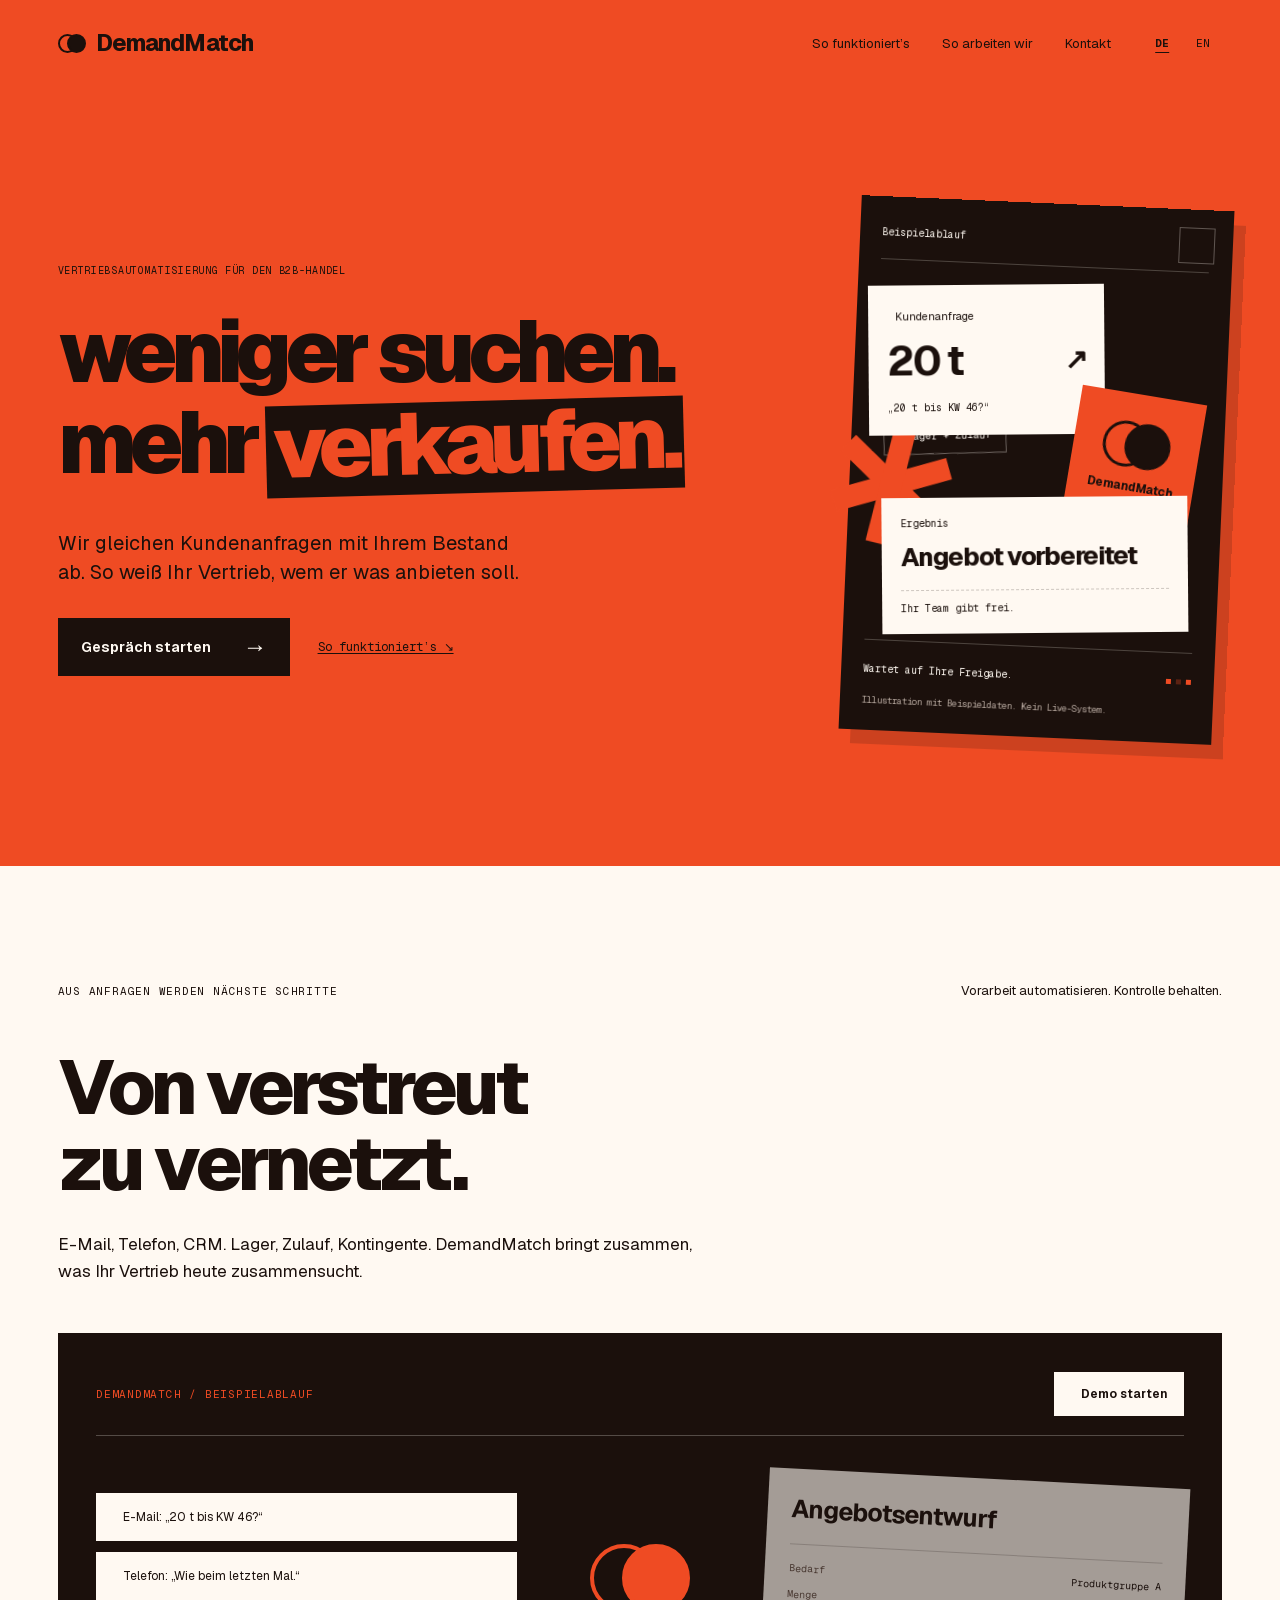
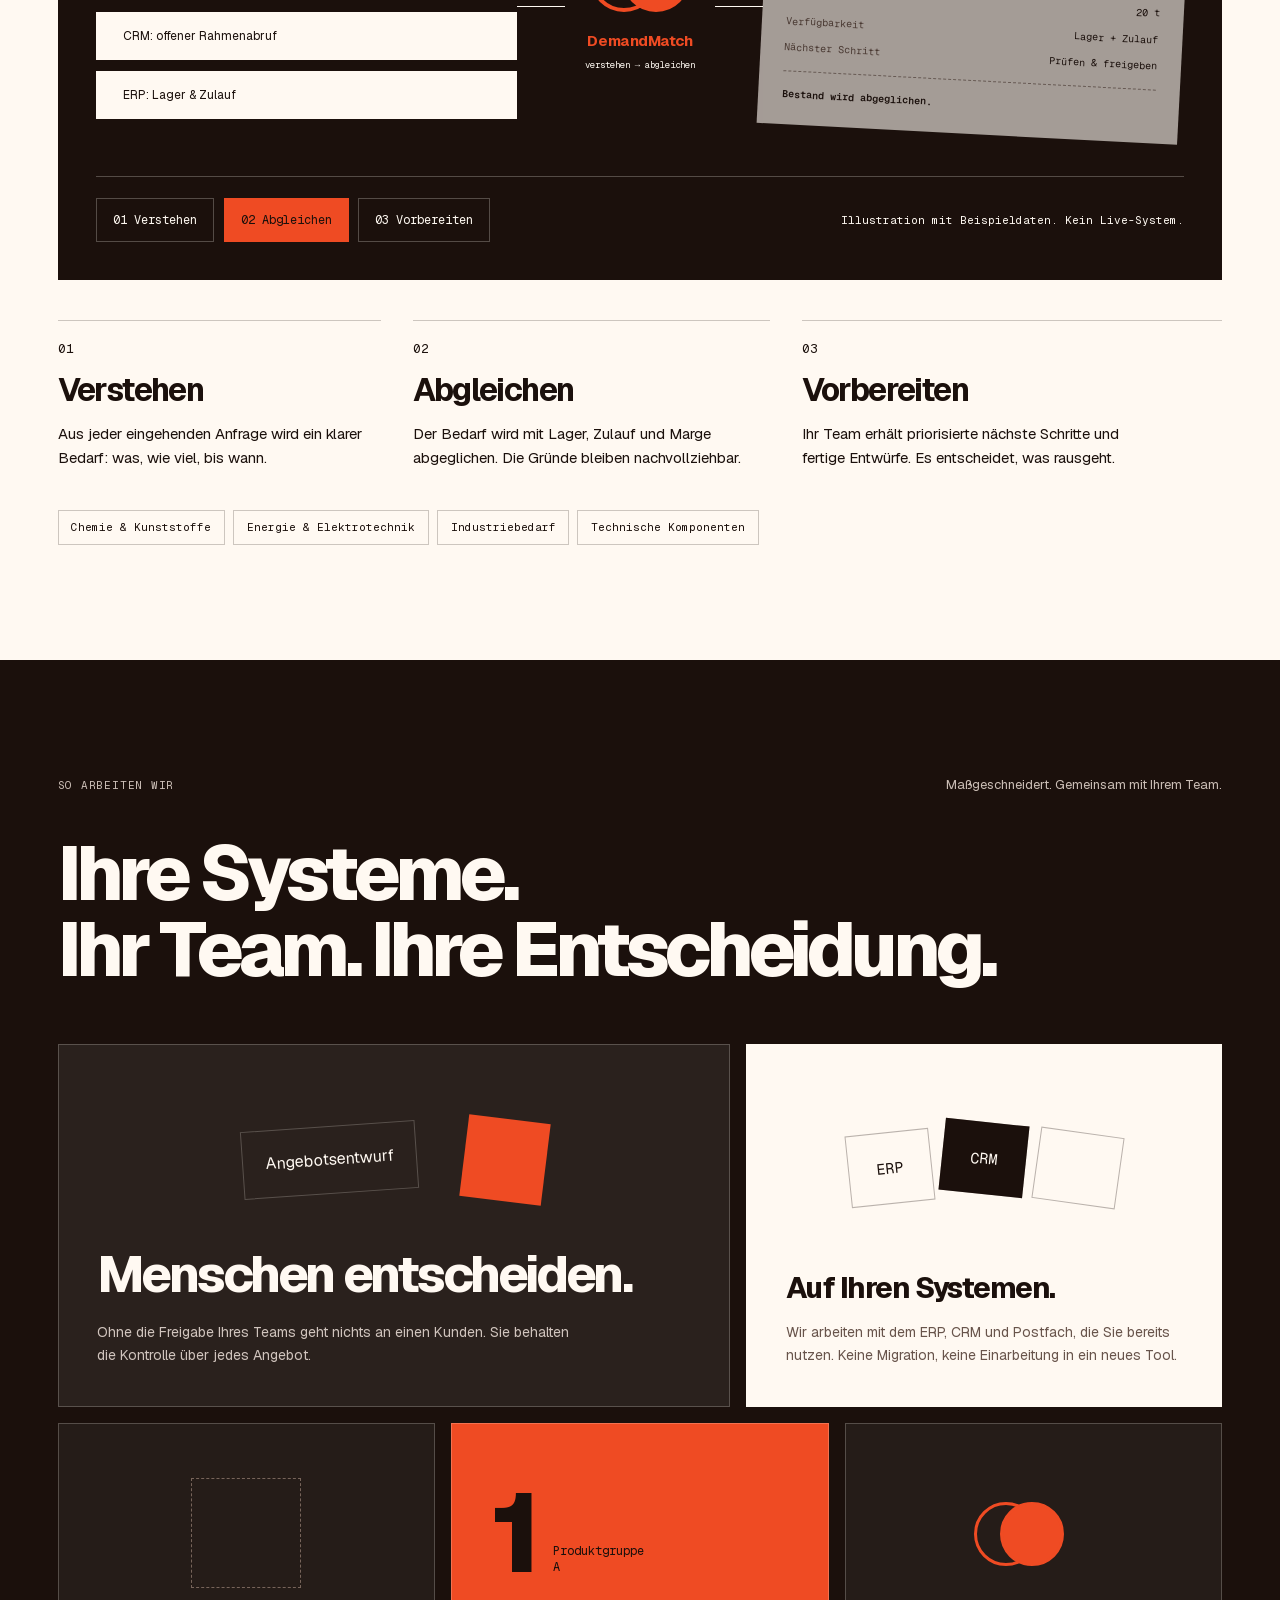
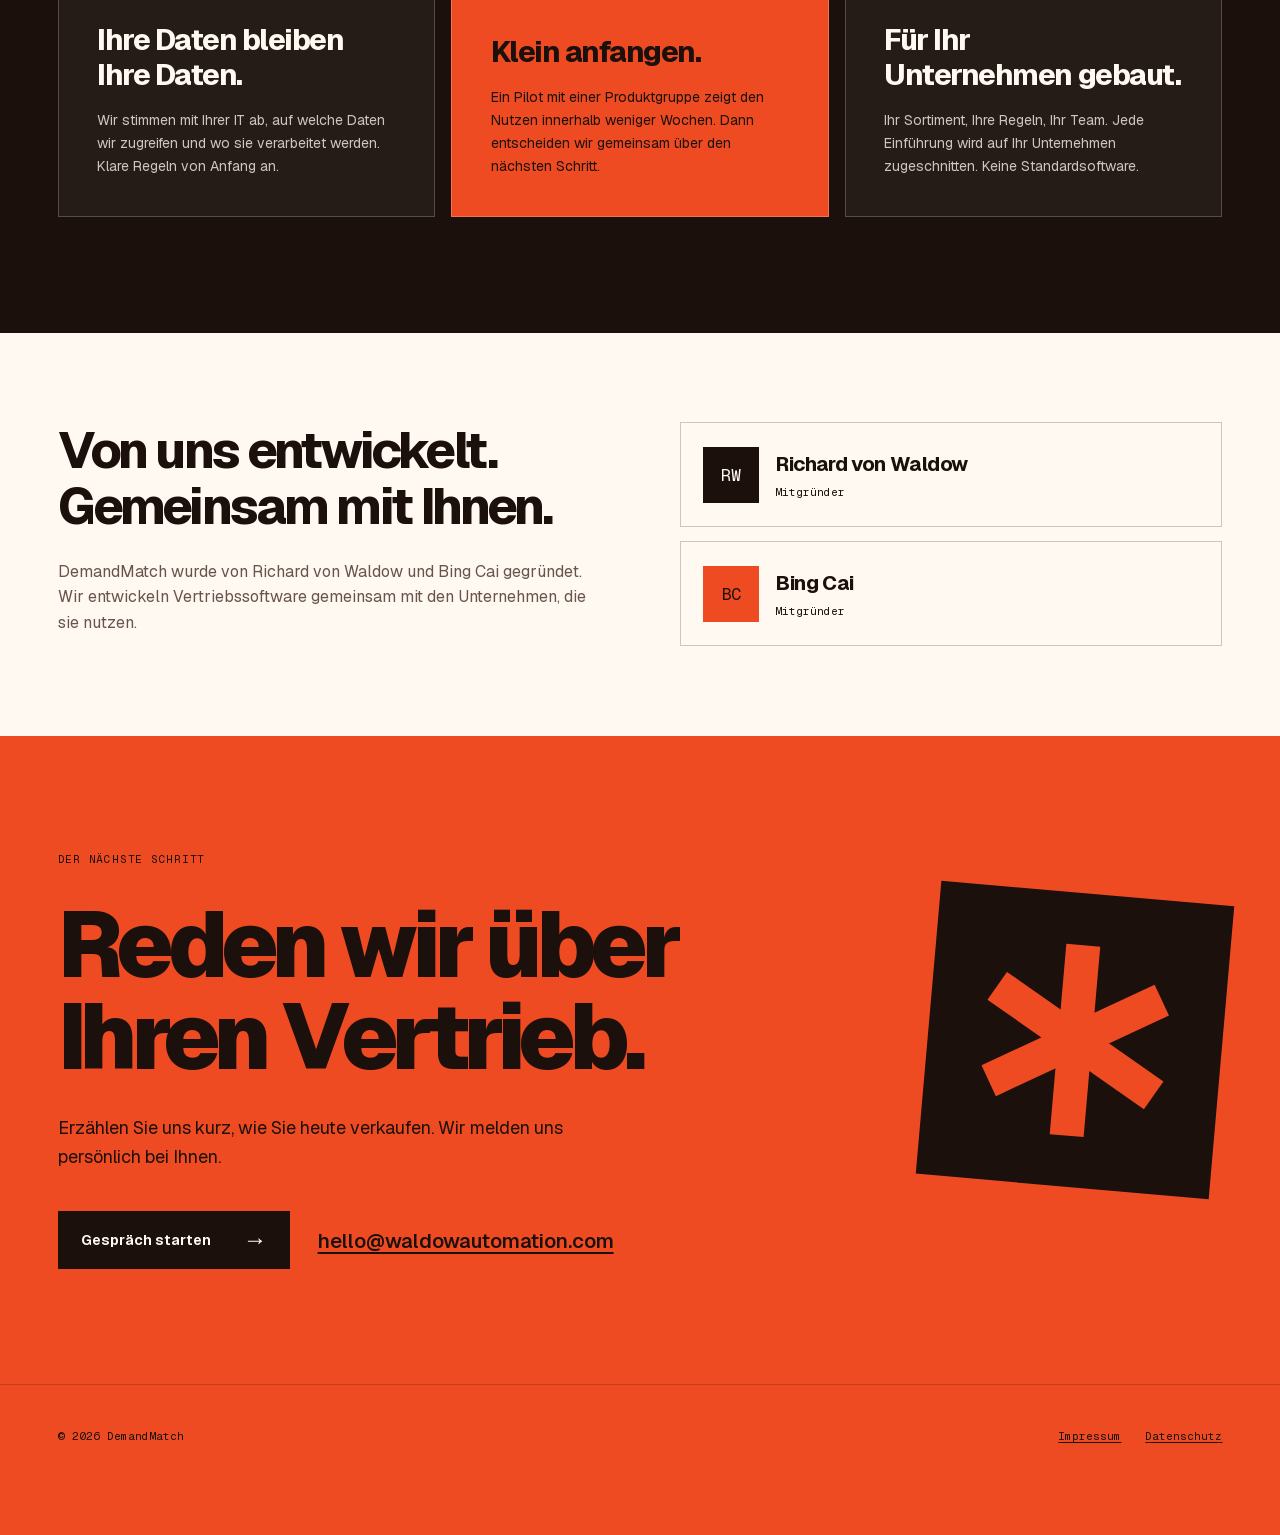
==== commit 6984eb11: "Signal (/1/): German texts reviewed against DeepL for native phrasing 11 sentences reworded (lead, w" ====
--- a/1/index.html
+++ b/1/index.html
@@ -6,7 +6,7 @@
 <link rel="stylesheet" href="../assets/icons/style.css"><link rel="stylesheet" href="shared/base.css"><link rel="stylesheet" href="shared/signal.css?v=20261018-contrast"><script src="shared/interaction.js" defer></script><script src="shared/signal.js?v=20261018-contrast" defer></script></head>
 <body data-direction="signal" data-replay="Demo wiederholen"><a class="skip" href="#main">Zum Inhalt</a>
 <header class="masthead wrap"><a class="wordmark" href="#main" aria-label="DemandMatch"><span class="match-mark" aria-hidden="true"></span>DemandMatch</a><nav class="head-links" aria-label="Navigation"><a href="#workflow">So funktioniert’s</a><a href="#principles">So arbeiten wir</a><a href="#contact">Kontakt</a><div class="language" aria-label="Language"><a href="./index.html" lang="de" hreflang="de" aria-current="page">DE</a><a href="en/index.html" lang="en" hreflang="en" >EN</a></div></nav></header>
-<main id="main"><section class="hero wrap"><div class="hero-grid"><div class="hero-copy"><p class="label reveal">Vertriebsautomatisierung für den B2B-Handel</p><h1><span>weniger suchen.</span><span>mehr <mark>verkaufen.</mark></span></h1><p class="intro reveal">Wir gleichen Kundenanfragen mit Ihrem Bestand ab. Damit Ihr Vertrieb weiß, wem er was anbieten soll.</p><div class="actions reveal"><a class="button" href="mailto:hello@waldowautomation.com?subject=Anfrage%20%C3%BCber%20die%20DemandMatch%20Website" ><span>Gespräch starten</span><span class="arrow" aria-hidden="true">→</span></a><a class="text-link" href="#workflow">So funktioniert’s ↘</a></div></div><aside class="signal-scene" data-signal-scene data-phase="2" aria-label="Beispielablauf">
+<main id="main"><section class="hero wrap"><div class="hero-grid"><div class="hero-copy"><p class="label reveal">Vertriebsautomatisierung für den B2B-Handel</p><h1><span>weniger suchen.</span><span>mehr <mark>verkaufen.</mark></span></h1><p class="intro reveal">Wir gleichen Kundenanfragen mit Ihrem Bestand ab. So weiß Ihr Vertrieb, wem er was anbieten soll.</p><div class="actions reveal"><a class="button" href="mailto:hello@waldowautomation.com?subject=Anfrage%20%C3%BCber%20die%20DemandMatch%20Website" ><span>Gespräch starten</span><span class="arrow" aria-hidden="true">→</span></a><a class="text-link" href="#workflow">So funktioniert’s ↘</a></div></div><aside class="signal-scene" data-signal-scene data-phase="2" aria-label="Beispielablauf">
  <div class="scene-top"><span>Beispielablauf</span><button type="button" class="scene-replay" data-scene-replay aria-label="Demo wiederholen"><i class="ph-light ph-arrow-clockwise" aria-hidden="true"></i></button></div>
  <div class="scene-canvas" aria-hidden="true">
  <div class="scene-request"><i class="ph-light ph-envelope-simple"></i><span>Kundenanfrage</span><strong>20 t <span>↗</span></strong><small>„20 t bis KW 46?“</small></div>
@@ -18,14 +18,14 @@
  <p class="scene-note">Illustration mit Beispieldaten. Kein Live-System.</p></aside></div></section>
 <section class="section workflow" id="workflow"><div class="wrap">
  <div class="section-top label"><span>Aus Anfragen werden nächste Schritte</span><span>Vorarbeit automatisieren. Kontrolle behalten.</span></div>
- <div class="section-heading reveal"><h2 class="section-title">Aus verstreut wird verbunden.</h2><p class="intro">E-Mail, Telefon, CRM. Lager, Zulauf, Kontingente. DemandMatch bringt zusammen, was Ihr Vertrieb heute zusammensucht.</p></div>
+ <div class="section-heading reveal"><h2 class="section-title">Von verstreut zu vernetzt.</h2><p class="intro">E-Mail, Telefon, CRM. Lager, Zulauf, Kontingente. DemandMatch bringt zusammen, was Ihr Vertrieb heute zusammensucht.</p></div>
  <div class="flow reveal" data-flow data-step="2" data-statuses="Anfrage wird strukturiert.|Bestand wird abgeglichen.|Wartet auf Ihre Freigabe.">
  <div class="flow-head"><span class="label">DEMANDMATCH / Beispielablauf</span><button type="button" class="flow-play" data-flow-play><i class="ph-light ph-play" aria-hidden="true"></i><span>Demo starten</span></button></div>
- <div class="flow-map"><ul class="source-stack"><li class="source-ticket"><i class="ph-light ph-envelope-simple" aria-hidden="true"></i><span>E-Mail: „20 t bis KW 46?“</span></li><li class="source-ticket"><i class="ph-light ph-phone" aria-hidden="true"></i><span>Telefon: „Wie zuletzt.“</span></li><li class="source-ticket"><i class="ph-light ph-database" aria-hidden="true"></i><span>CRM: offener Rahmenabruf</span></li><li class="source-ticket"><i class="ph-light ph-warehouse" aria-hidden="true"></i><span>ERP: Lager &amp; Zulauf</span></li></ul><div class="engine"><span class="match-mark" aria-hidden="true"></span><strong>DemandMatch</strong><small>verstehen → abgleichen</small></div><div class="offer"><div class="offer-title"><strong>Angebotsentwurf</strong><i class="ph-light ph-file-text" aria-hidden="true"></i></div><dl><dt>Bedarf</dt><dd>Produktgruppe A</dd><dt>Menge</dt><dd>20 t</dd><dt>Verfügbarkeit</dt><dd>Lager + Zulauf</dd><dt>Nächster Schritt</dt><dd>Prüfen &amp; freigeben</dd></dl><p class="offer-status" data-flow-status role="status">Wartet auf Ihre Freigabe.</p></div></div>
+ <div class="flow-map"><ul class="source-stack"><li class="source-ticket"><i class="ph-light ph-envelope-simple" aria-hidden="true"></i><span>E-Mail: „20 t bis KW 46?“</span></li><li class="source-ticket"><i class="ph-light ph-phone" aria-hidden="true"></i><span>Telefon: „Wie beim letzten Mal.“</span></li><li class="source-ticket"><i class="ph-light ph-database" aria-hidden="true"></i><span>CRM: offener Rahmenabruf</span></li><li class="source-ticket"><i class="ph-light ph-warehouse" aria-hidden="true"></i><span>ERP: Lager &amp; Zulauf</span></li></ul><div class="engine"><span class="match-mark" aria-hidden="true"></span><strong>DemandMatch</strong><small>verstehen → abgleichen</small></div><div class="offer"><div class="offer-title"><strong>Angebotsentwurf</strong><i class="ph-light ph-file-text" aria-hidden="true"></i></div><dl><dt>Bedarf</dt><dd>Produktgruppe A</dd><dt>Menge</dt><dd>20 t</dd><dt>Verfügbarkeit</dt><dd>Lager + Zulauf</dd><dt>Nächster Schritt</dt><dd>Prüfen &amp; freigeben</dd></dl><p class="offer-status" data-flow-status role="status">Wartet auf Ihre Freigabe.</p></div></div>
  <div class="flow-footer"><div class="flow-controls" role="group" aria-label="Beispielablauf"><button type="button" data-step-button="0" aria-pressed="false">01 Verstehen</button><button type="button" data-step-button="1" aria-pressed="false">02 Abgleichen</button><button type="button" data-step-button="2" aria-pressed="true">03 Vorbereiten</button></div><p class="flow-caption">Illustration mit Beispieldaten. Kein Live-System.</p></div></div>
- <ol class="steps"><li class="reveal"><h3>Verstehen</h3><p>Jede eingehende Anfrage wird in klaren Bedarf übersetzt: was, wie viel, bis wann.</p></li><li class="reveal"><h3>Abgleichen</h3><p>Bedarf wird mit Lager, Zulauf und Marge abgeglichen. Die Gründe bleiben nachvollziehbar.</p></li><li class="reveal"><h3>Vorbereiten</h3><p>Ihr Team erhält priorisierte nächste Schritte und fertige Entwürfe. Es entscheidet, was rausgeht.</p></li></ol><div class="sectors" aria-label="Für den Handel mit physischen Gütern"><span>Chemie &amp; Kunststoffe</span><span>Energie &amp; Elektrotechnik</span><span>Industriebedarf</span><span>Technische Komponenten</span></div>
- </div></section><section class="section principles" id="principles"><div class="wrap"><div class="section-top label"><span>So arbeiten wir</span><span>Maßgeschneidert. Gemeinsam mit Ihrem Team.</span></div><h2 class="section-title reveal">Ihre Systeme.<br>Ihr Team. Ihre Entscheidung.</h2><div class="principle-list"><article class="principle-card card-human_in_the_loop reveal"><i class="card-icon ph-light ph-hand" aria-hidden="true"></i><div class="principle-visual" aria-hidden="true"><div class="approval-path"><span>Angebotsentwurf</span><i class="ph-light ph-arrow-right"></i><span class="approval-check"><i class="ph-light ph-check"></i></span></div></div><h3>Menschen entscheiden.</h3><p>Ohne Freigabe durch Ihr Team erreicht nichts einen Kunden. Sie behalten die Kontrolle über jedes Angebot.</p></article><article class="principle-card card-existing_systems reveal"><i class="card-icon ph-light ph-plugs-connected" aria-hidden="true"></i><div class="principle-visual" aria-hidden="true"><div class="system-blocks"><span>ERP</span><span>CRM</span><span><i class="ph-light ph-envelope-simple"></i></span></div></div><h3>Auf Ihren Systemen.</h3><p>Wir arbeiten mit dem ERP, CRM und Postfach, die Sie schon nutzen. Nichts zu migrieren, kein neues Tool zu lernen.</p></article><article class="principle-card card-data_boundaries reveal"><i class="card-icon ph-light ph-shield-check" aria-hidden="true"></i><div class="principle-visual" aria-hidden="true"><div class="boundary-art"><i class="ph-light ph-lock-key"></i></div></div><h3>Ihre Daten bleiben Ihre.</h3><p>Wir stimmen mit Ihrer IT ab, auf welche Daten zugegriffen und wo sie verarbeitet werden. Klare Regeln von Anfang an.</p></article><article class="principle-card card-pilot_first reveal"><i class="card-icon ph-light ph-flag" aria-hidden="true"></i><div class="principle-visual" aria-hidden="true"><div class="pilot-art"><strong>1</strong><span>Produktgruppe A</span></div></div><h3>Klein anfangen.</h3><p>Ein Pilot mit einer Produktgruppe zeigt den Nutzen innerhalb weniger Wochen. Dann entscheiden wir gemeinsam über den nächsten Schritt.</p></article><article class="principle-card card-built_for_you reveal"><i class="card-icon ph-light ph-sliders-horizontal" aria-hidden="true"></i><div class="principle-visual" aria-hidden="true"><div class="tailored-art"><span class="match-mark" aria-hidden="true"></span><i class="ph-light ph-plus"></i></div></div><h3>Für Ihr Unternehmen gebaut.</h3><p>Ihr Sortiment, Ihre Regeln, Ihr Team. Jede Einführung wird auf Ihr Unternehmen zugeschnitten. Keine Standardsoftware.</p></article></div></div></section>
- <section class="team-band"><div class="team wrap" id="team"><div class="reveal"><h3>Gebaut von uns.<br>Gemeinsam mit Ihnen.</h3><p>DemandMatch wurde von Richard von Waldow und Bing Cai gegründet. Wir entwickeln Vertriebssoftware gemeinsam mit den Unternehmen, die sie nutzen.</p></div><div class="founders reveal"><div class="founder"><span class="founder-initials" aria-hidden="true">RW</span><div><strong>Richard von Waldow</strong><span>Mitgründer</span></div><i class="ph-light ph-arrow-up-right" aria-hidden="true"></i></div><div class="founder"><span class="founder-initials" aria-hidden="true">BC</span><div><strong>Bing Cai</strong><span>Mitgründer</span></div><i class="ph-light ph-arrow-up-right" aria-hidden="true"></i></div></div></div></section>
+ <ol class="steps"><li class="reveal"><h3>Verstehen</h3><p>Aus jeder eingehenden Anfrage wird ein klarer Bedarf: was, wie viel, bis wann.</p></li><li class="reveal"><h3>Abgleichen</h3><p>Der Bedarf wird mit Lager, Zulauf und Marge abgeglichen. Die Gründe bleiben nachvollziehbar.</p></li><li class="reveal"><h3>Vorbereiten</h3><p>Ihr Team erhält priorisierte nächste Schritte und fertige Entwürfe. Es entscheidet, was rausgeht.</p></li></ol><div class="sectors" aria-label="Für den Handel mit physischen Gütern"><span>Chemie &amp; Kunststoffe</span><span>Energie &amp; Elektrotechnik</span><span>Industriebedarf</span><span>Technische Komponenten</span></div>
+ </div></section><section class="section principles" id="principles"><div class="wrap"><div class="section-top label"><span>So arbeiten wir</span><span>Maßgeschneidert. Gemeinsam mit Ihrem Team.</span></div><h2 class="section-title reveal">Ihre Systeme.<br>Ihr Team. Ihre Entscheidung.</h2><div class="principle-list"><article class="principle-card card-human_in_the_loop reveal"><i class="card-icon ph-light ph-hand" aria-hidden="true"></i><div class="principle-visual" aria-hidden="true"><div class="approval-path"><span>Angebotsentwurf</span><i class="ph-light ph-arrow-right"></i><span class="approval-check"><i class="ph-light ph-check"></i></span></div></div><h3>Menschen entscheiden.</h3><p>Ohne die Freigabe Ihres Teams geht nichts an einen Kunden. Sie behalten die Kontrolle über jedes Angebot.</p></article><article class="principle-card card-existing_systems reveal"><i class="card-icon ph-light ph-plugs-connected" aria-hidden="true"></i><div class="principle-visual" aria-hidden="true"><div class="system-blocks"><span>ERP</span><span>CRM</span><span><i class="ph-light ph-envelope-simple"></i></span></div></div><h3>Auf Ihren Systemen.</h3><p>Wir arbeiten mit dem ERP, CRM und Postfach, die Sie bereits nutzen. Keine Migration, keine Einarbeitung in ein neues Tool.</p></article><article class="principle-card card-data_boundaries reveal"><i class="card-icon ph-light ph-shield-check" aria-hidden="true"></i><div class="principle-visual" aria-hidden="true"><div class="boundary-art"><i class="ph-light ph-lock-key"></i></div></div><h3>Ihre Daten bleiben Ihre Daten.</h3><p>Wir stimmen mit Ihrer IT ab, auf welche Daten wir zugreifen und wo sie verarbeitet werden. Klare Regeln von Anfang an.</p></article><article class="principle-card card-pilot_first reveal"><i class="card-icon ph-light ph-flag" aria-hidden="true"></i><div class="principle-visual" aria-hidden="true"><div class="pilot-art"><strong>1</strong><span>Produktgruppe A</span></div></div><h3>Klein anfangen.</h3><p>Ein Pilot mit einer Produktgruppe zeigt den Nutzen innerhalb weniger Wochen. Dann entscheiden wir gemeinsam über den nächsten Schritt.</p></article><article class="principle-card card-built_for_you reveal"><i class="card-icon ph-light ph-sliders-horizontal" aria-hidden="true"></i><div class="principle-visual" aria-hidden="true"><div class="tailored-art"><span class="match-mark" aria-hidden="true"></span><i class="ph-light ph-plus"></i></div></div><h3>Für Ihr Unternehmen gebaut.</h3><p>Ihr Sortiment, Ihre Regeln, Ihr Team. Jede Einführung wird auf Ihr Unternehmen zugeschnitten. Keine Standardsoftware.</p></article></div></div></section>
+ <section class="team-band"><div class="team wrap" id="team"><div class="reveal"><h3>Von uns entwickelt.<br>Gemeinsam mit Ihnen.</h3><p>DemandMatch wurde von Richard von Waldow und Bing Cai gegründet. Wir entwickeln Vertriebssoftware gemeinsam mit den Unternehmen, die sie nutzen.</p></div><div class="founders reveal"><div class="founder"><span class="founder-initials" aria-hidden="true">RW</span><div><strong>Richard von Waldow</strong><span>Mitgründer</span></div><i class="ph-light ph-arrow-up-right" aria-hidden="true"></i></div><div class="founder"><span class="founder-initials" aria-hidden="true">BC</span><div><strong>Bing Cai</strong><span>Mitgründer</span></div><i class="ph-light ph-arrow-up-right" aria-hidden="true"></i></div></div></div></section>
 <section class="contact" id="contact"><div class="wrap contact-inner"><div class="contact-copy"><p class="label">Der nächste Schritt</p><h2 class="reveal">Reden wir über Ihren Vertrieb.</h2><p class="intro">Erzählen Sie uns kurz, wie Sie heute verkaufen. Wir melden uns persönlich bei Ihnen.</p><div class="actions"><a class="button" href="mailto:hello@waldowautomation.com?subject=Anfrage%20%C3%BCber%20die%20DemandMatch%20Website" ><span>Gespräch starten</span><span class="arrow" aria-hidden="true">→</span></a><a class="email" href="mailto:hello@waldowautomation.com?subject=Anfrage%20%C3%BCber%20die%20DemandMatch%20Website">hello@waldowautomation.com</a></div></div><div class="contact-art"><span class="asterisk" aria-hidden="true"><i></i><i></i><i></i></span></div></div></section></main>
 <footer class="footer wrap"><span class="copyright">© <span data-year>2026</span> DemandMatch</span><nav aria-label="Legal"><a href="../impressum.html">Impressum</a><a href="../datenschutz.html">Datenschutz</a></nav></footer>
-<noscript><p class="wrap">Die Inhalte sind auch ohne JavaScript lesbar. Für die interaktive Demo aktivieren Sie JavaScript.</p></noscript></body></html>+<noscript><p class="wrap">Die Inhalte sind auch ohne JavaScript lesbar. Für die interaktive Demo aktivieren Sie bitte JavaScript.</p></noscript></body></html>
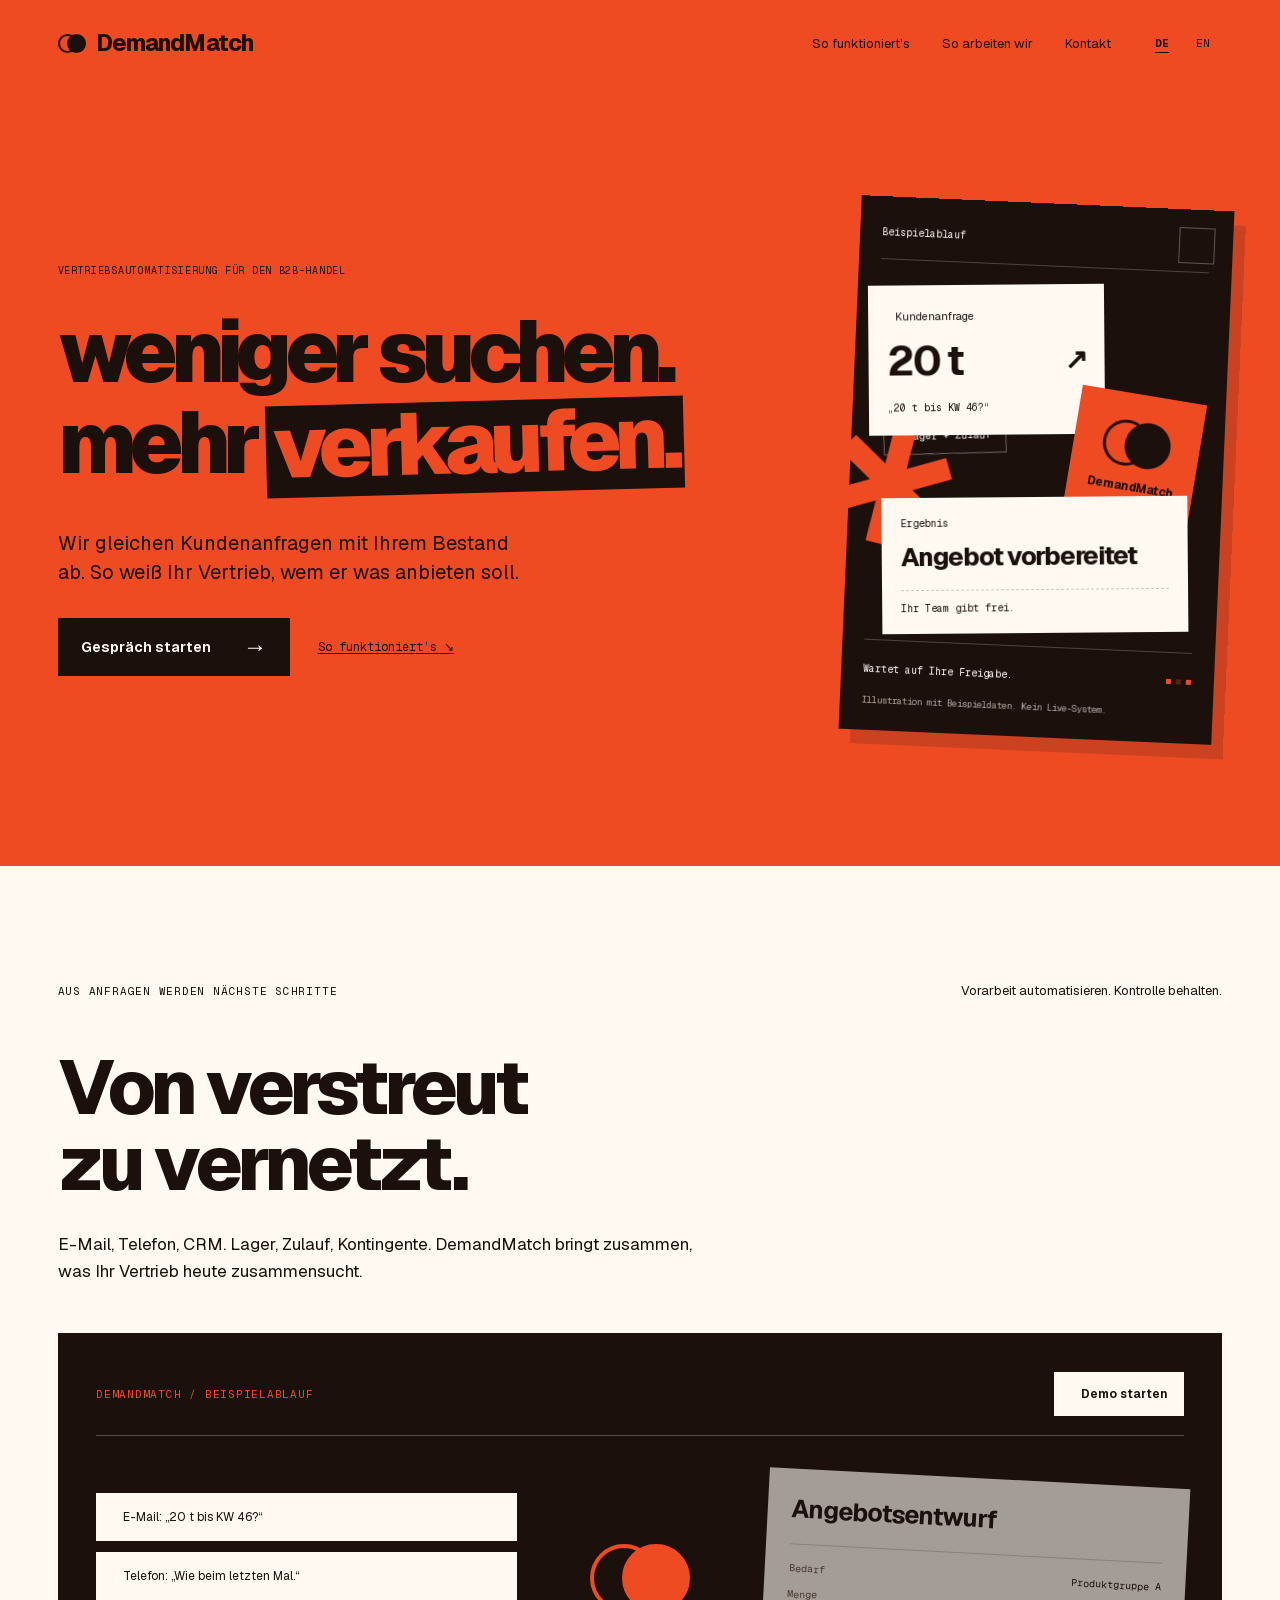
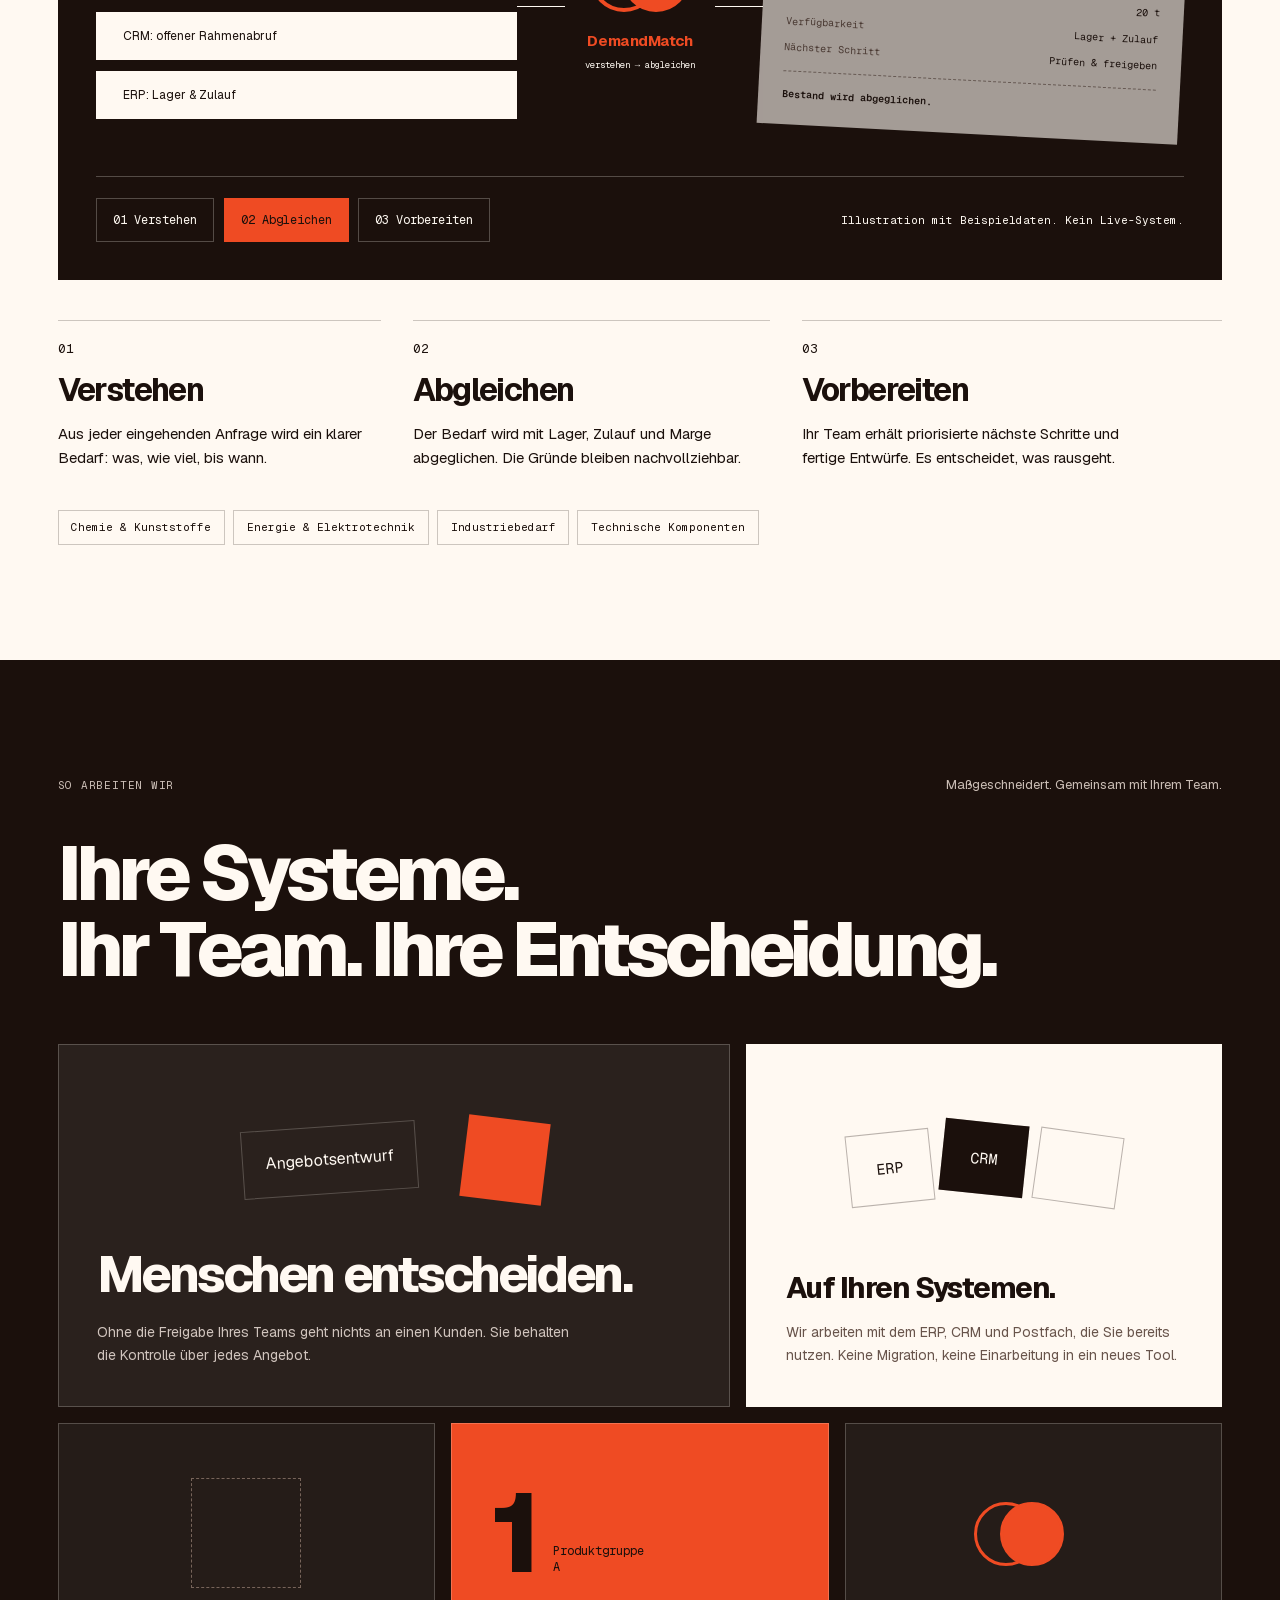
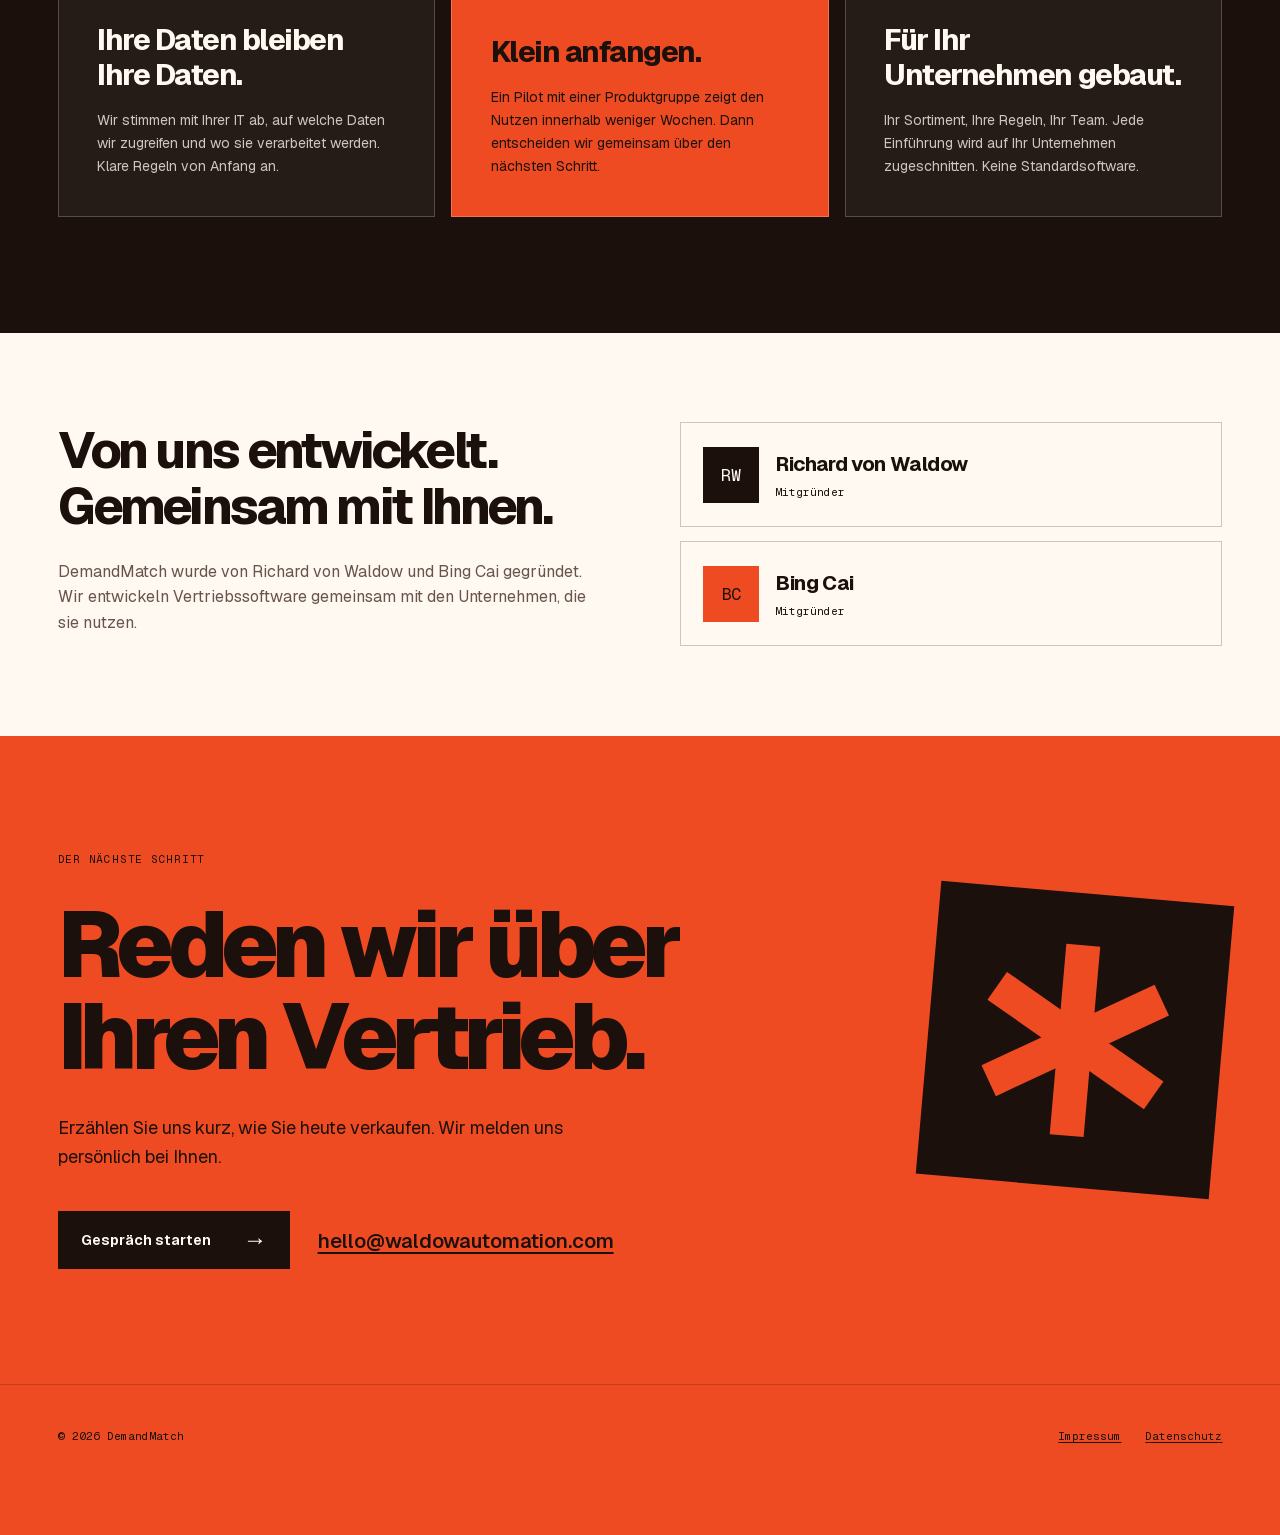
==== commit 295839b7: "Founders link to their LinkedIn profiles (main site and /1/) Main site: the whoami names link out wi" ====
--- a/1/index.html
+++ b/1/index.html
@@ -25,7 +25,7 @@
  <div class="flow-footer"><div class="flow-controls" role="group" aria-label="Beispielablauf"><button type="button" data-step-button="0" aria-pressed="false">01 Verstehen</button><button type="button" data-step-button="1" aria-pressed="false">02 Abgleichen</button><button type="button" data-step-button="2" aria-pressed="true">03 Vorbereiten</button></div><p class="flow-caption">Illustration mit Beispieldaten. Kein Live-System.</p></div></div>
  <ol class="steps"><li class="reveal"><h3>Verstehen</h3><p>Aus jeder eingehenden Anfrage wird ein klarer Bedarf: was, wie viel, bis wann.</p></li><li class="reveal"><h3>Abgleichen</h3><p>Der Bedarf wird mit Lager, Zulauf und Marge abgeglichen. Die Gründe bleiben nachvollziehbar.</p></li><li class="reveal"><h3>Vorbereiten</h3><p>Ihr Team erhält priorisierte nächste Schritte und fertige Entwürfe. Es entscheidet, was rausgeht.</p></li></ol><div class="sectors" aria-label="Für den Handel mit physischen Gütern"><span>Chemie &amp; Kunststoffe</span><span>Energie &amp; Elektrotechnik</span><span>Industriebedarf</span><span>Technische Komponenten</span></div>
  </div></section><section class="section principles" id="principles"><div class="wrap"><div class="section-top label"><span>So arbeiten wir</span><span>Maßgeschneidert. Gemeinsam mit Ihrem Team.</span></div><h2 class="section-title reveal">Ihre Systeme.<br>Ihr Team. Ihre Entscheidung.</h2><div class="principle-list"><article class="principle-card card-human_in_the_loop reveal"><i class="card-icon ph-light ph-hand" aria-hidden="true"></i><div class="principle-visual" aria-hidden="true"><div class="approval-path"><span>Angebotsentwurf</span><i class="ph-light ph-arrow-right"></i><span class="approval-check"><i class="ph-light ph-check"></i></span></div></div><h3>Menschen entscheiden.</h3><p>Ohne die Freigabe Ihres Teams geht nichts an einen Kunden. Sie behalten die Kontrolle über jedes Angebot.</p></article><article class="principle-card card-existing_systems reveal"><i class="card-icon ph-light ph-plugs-connected" aria-hidden="true"></i><div class="principle-visual" aria-hidden="true"><div class="system-blocks"><span>ERP</span><span>CRM</span><span><i class="ph-light ph-envelope-simple"></i></span></div></div><h3>Auf Ihren Systemen.</h3><p>Wir arbeiten mit dem ERP, CRM und Postfach, die Sie bereits nutzen. Keine Migration, keine Einarbeitung in ein neues Tool.</p></article><article class="principle-card card-data_boundaries reveal"><i class="card-icon ph-light ph-shield-check" aria-hidden="true"></i><div class="principle-visual" aria-hidden="true"><div class="boundary-art"><i class="ph-light ph-lock-key"></i></div></div><h3>Ihre Daten bleiben Ihre Daten.</h3><p>Wir stimmen mit Ihrer IT ab, auf welche Daten wir zugreifen und wo sie verarbeitet werden. Klare Regeln von Anfang an.</p></article><article class="principle-card card-pilot_first reveal"><i class="card-icon ph-light ph-flag" aria-hidden="true"></i><div class="principle-visual" aria-hidden="true"><div class="pilot-art"><strong>1</strong><span>Produktgruppe A</span></div></div><h3>Klein anfangen.</h3><p>Ein Pilot mit einer Produktgruppe zeigt den Nutzen innerhalb weniger Wochen. Dann entscheiden wir gemeinsam über den nächsten Schritt.</p></article><article class="principle-card card-built_for_you reveal"><i class="card-icon ph-light ph-sliders-horizontal" aria-hidden="true"></i><div class="principle-visual" aria-hidden="true"><div class="tailored-art"><span class="match-mark" aria-hidden="true"></span><i class="ph-light ph-plus"></i></div></div><h3>Für Ihr Unternehmen gebaut.</h3><p>Ihr Sortiment, Ihre Regeln, Ihr Team. Jede Einführung wird auf Ihr Unternehmen zugeschnitten. Keine Standardsoftware.</p></article></div></div></section>
- <section class="team-band"><div class="team wrap" id="team"><div class="reveal"><h3>Von uns entwickelt.<br>Gemeinsam mit Ihnen.</h3><p>DemandMatch wurde von Richard von Waldow und Bing Cai gegründet. Wir entwickeln Vertriebssoftware gemeinsam mit den Unternehmen, die sie nutzen.</p></div><div class="founders reveal"><div class="founder"><span class="founder-initials" aria-hidden="true">RW</span><div><strong>Richard von Waldow</strong><span>Mitgründer</span></div><i class="ph-light ph-arrow-up-right" aria-hidden="true"></i></div><div class="founder"><span class="founder-initials" aria-hidden="true">BC</span><div><strong>Bing Cai</strong><span>Mitgründer</span></div><i class="ph-light ph-arrow-up-right" aria-hidden="true"></i></div></div></div></section>
+ <section class="team-band"><div class="team wrap" id="team"><div class="reveal"><h3>Von uns entwickelt.<br>Gemeinsam mit Ihnen.</h3><p>DemandMatch wurde von Richard von Waldow und Bing Cai gegründet. Wir entwickeln Vertriebssoftware gemeinsam mit den Unternehmen, die sie nutzen.</p></div><div class="founders reveal"><a class="founder" href="https://www.linkedin.com/in/richard-von-waldow/" target="_blank" rel="noopener" aria-label="Richard von Waldow · LinkedIn"><span class="founder-initials" aria-hidden="true">RW</span><div><strong>Richard von Waldow</strong><span>Mitgründer</span></div><i class="ph-light ph-arrow-up-right" aria-hidden="true"></i></a><a class="founder" href="https://www.linkedin.com/in/bingcai/" target="_blank" rel="noopener" aria-label="Bing Cai · LinkedIn"><span class="founder-initials" aria-hidden="true">BC</span><div><strong>Bing Cai</strong><span>Mitgründer</span></div><i class="ph-light ph-arrow-up-right" aria-hidden="true"></i></a></div></div></section>
 <section class="contact" id="contact"><div class="wrap contact-inner"><div class="contact-copy"><p class="label">Der nächste Schritt</p><h2 class="reveal">Reden wir über Ihren Vertrieb.</h2><p class="intro">Erzählen Sie uns kurz, wie Sie heute verkaufen. Wir melden uns persönlich bei Ihnen.</p><div class="actions"><a class="button" href="mailto:hello@waldowautomation.com?subject=Anfrage%20%C3%BCber%20die%20DemandMatch%20Website" ><span>Gespräch starten</span><span class="arrow" aria-hidden="true">→</span></a><a class="email" href="mailto:hello@waldowautomation.com?subject=Anfrage%20%C3%BCber%20die%20DemandMatch%20Website">hello@waldowautomation.com</a></div></div><div class="contact-art"><span class="asterisk" aria-hidden="true"><i></i><i></i><i></i></span></div></div></section></main>
 <footer class="footer wrap"><span class="copyright">© <span data-year>2026</span> DemandMatch</span><nav aria-label="Legal"><a href="../impressum.html">Impressum</a><a href="../datenschutz.html">Datenschutz</a></nav></footer>
 <noscript><p class="wrap">Die Inhalte sind auch ohne JavaScript lesbar. Für die interaktive Demo aktivieren Sie bitte JavaScript.</p></noscript></body></html>
--- a/1/shared/signal.css
+++ b/1/shared/signal.css
@@ -174,6 +174,11 @@
 .founder > div { display: grid; gap: 8px; }
 .founder strong { font-size: clamp(1rem, 1.6vw, 1.4rem); }
 .founder > .ph-light { font-size: 23px; margin-left: auto; }
+a.founder { color: inherit; text-decoration: none; transition: border-color .2s; }
+a.founder > .ph-light { transition: transform .2s; }
+a.founder:hover, a.founder:focus-visible { border-color: currentColor; }
+a.founder:hover > .ph-light, a.founder:focus-visible > .ph-light { transform: translate(2px, -2px); }
+@media (prefers-reduced-motion: reduce) { a.founder, a.founder > .ph-light { transition: none; } }
 .contact { padding-block: clamp(5rem, 9vw, 9rem); background: var(--bg); }
 .contact-inner { position: relative; }
 .contact .label { margin-bottom: 2rem; }
